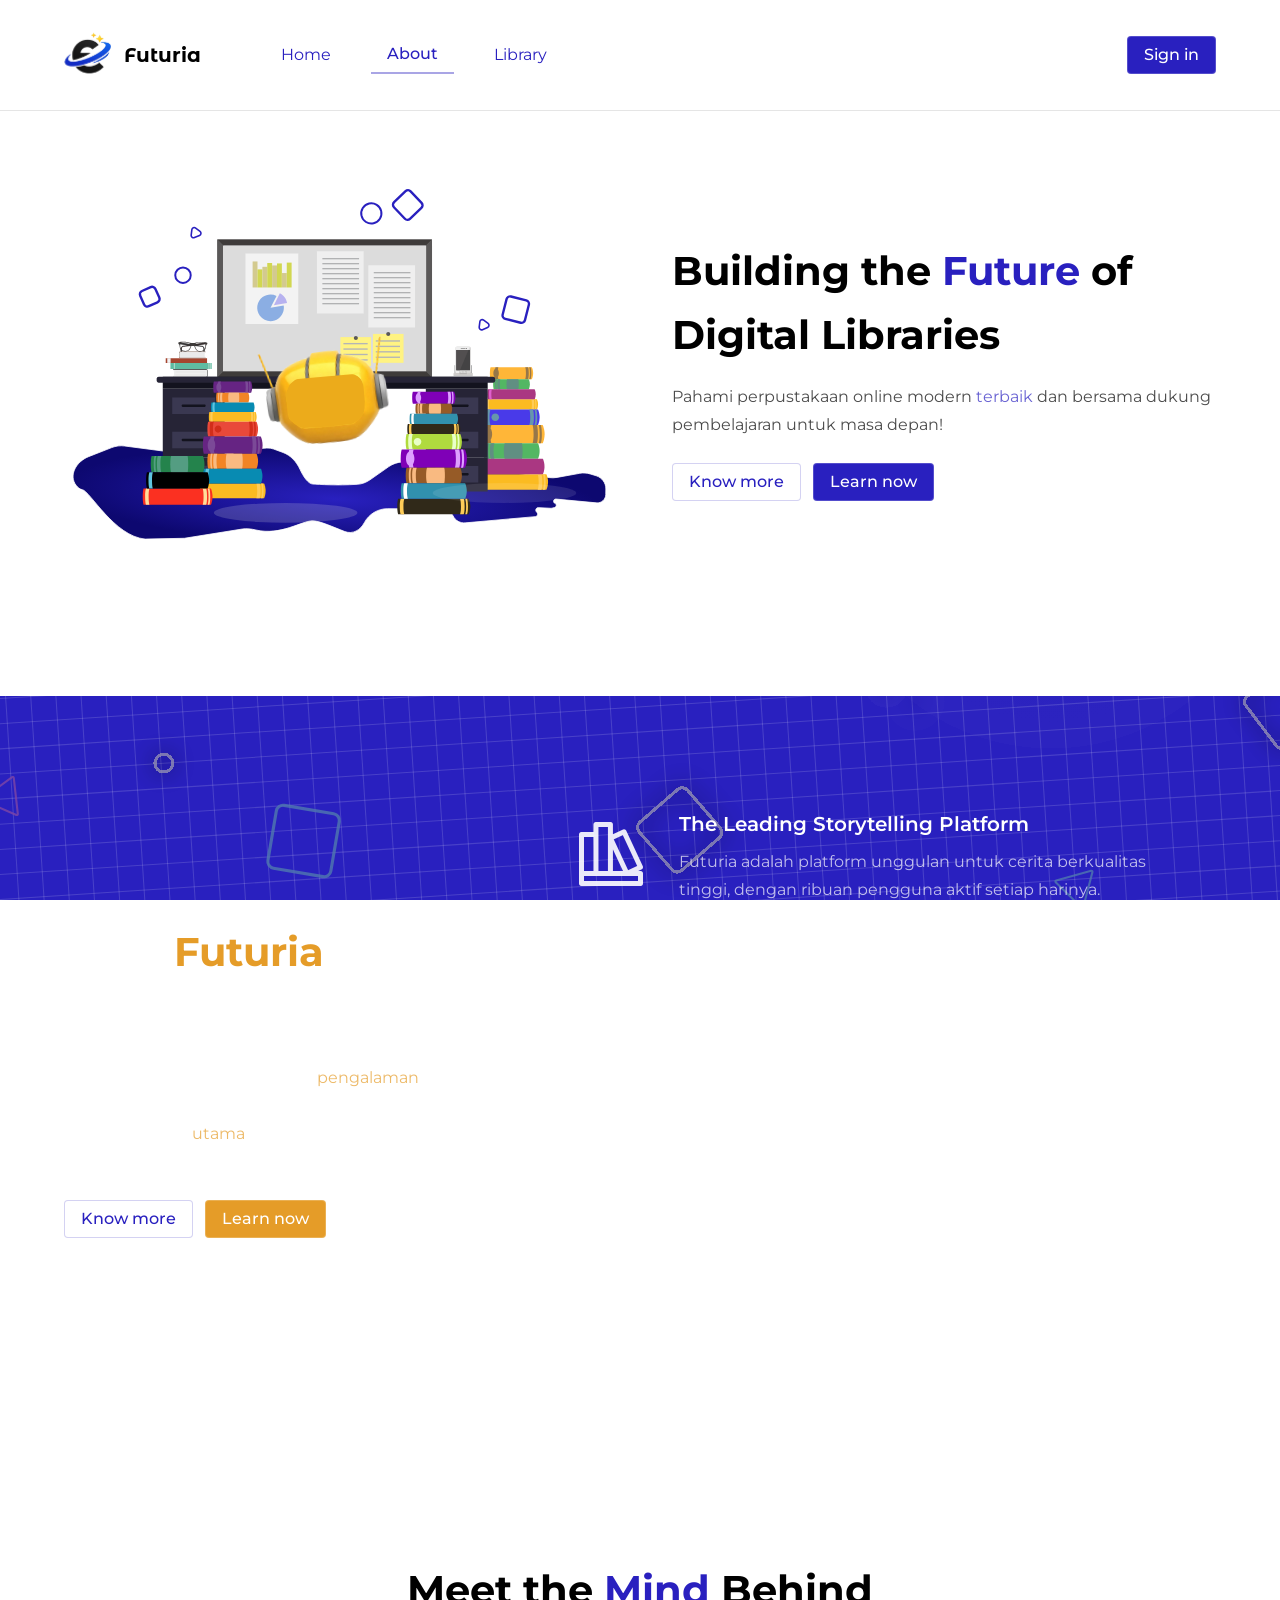
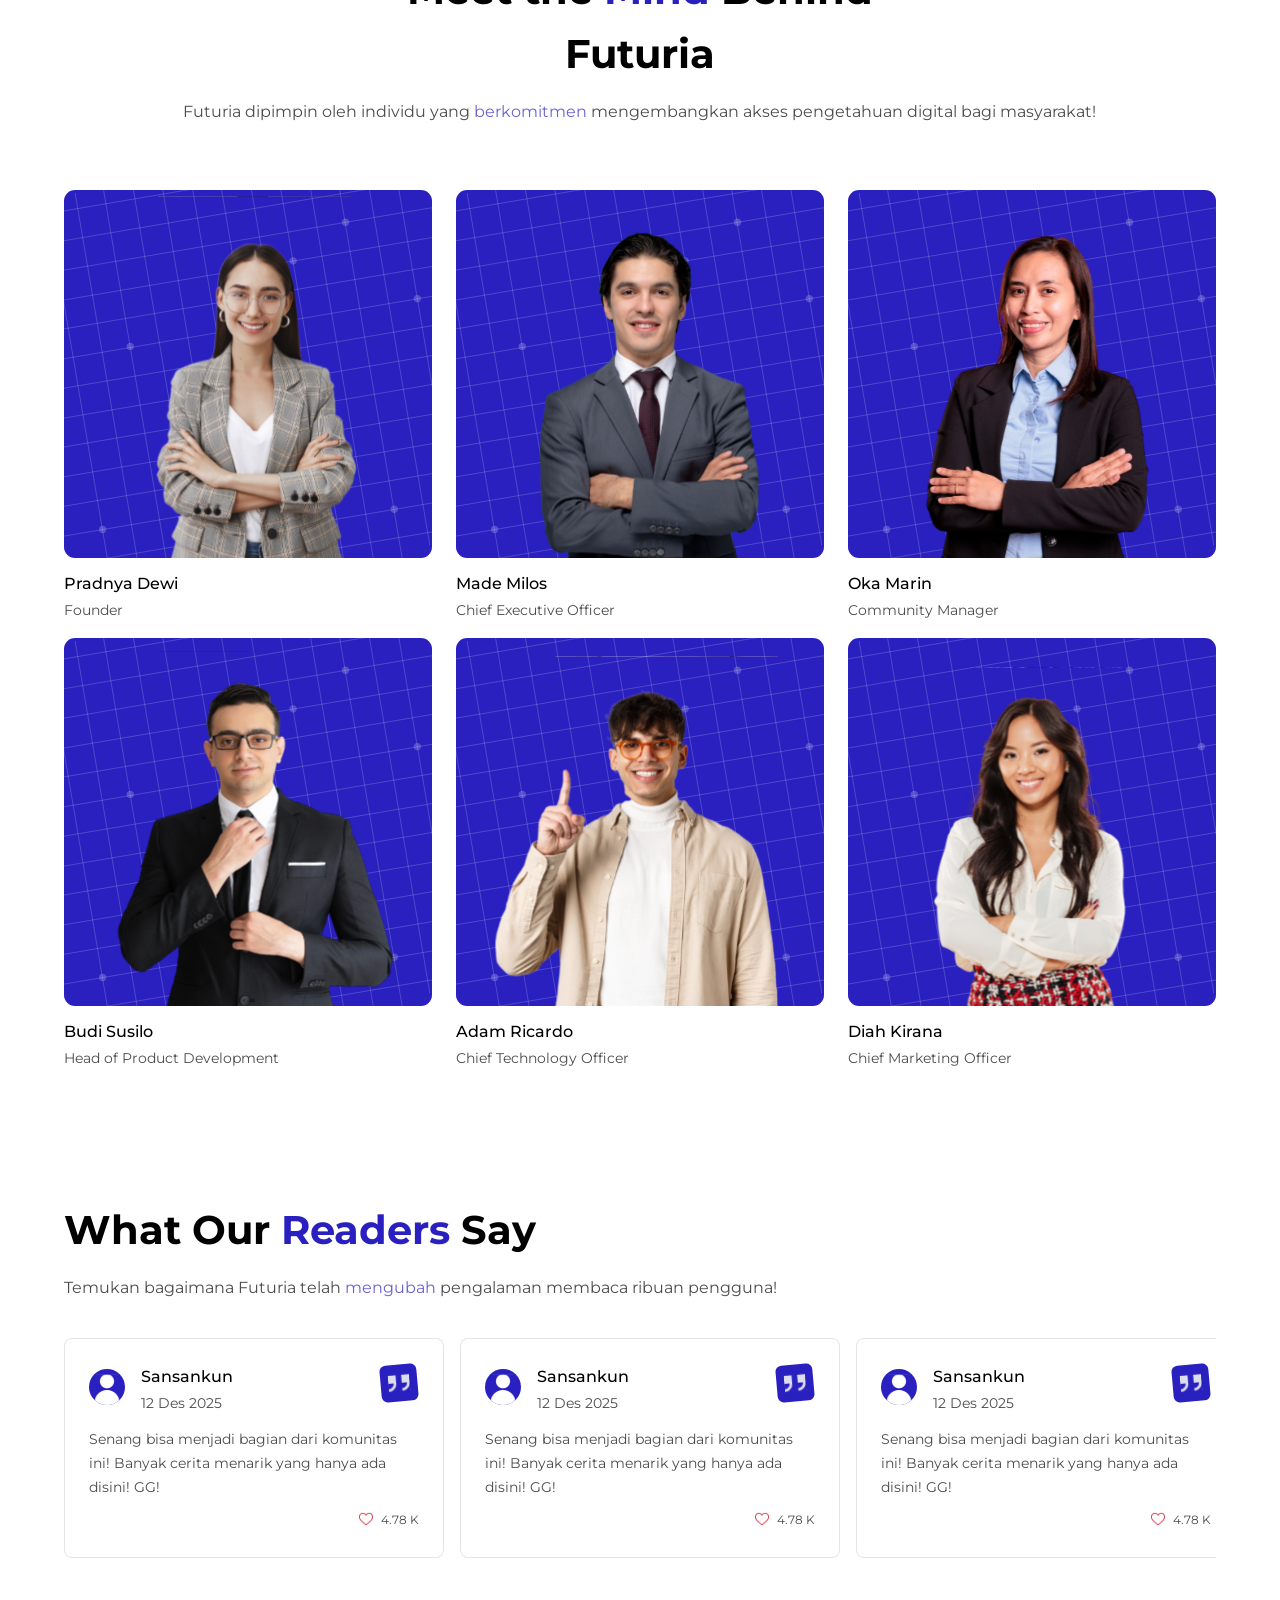
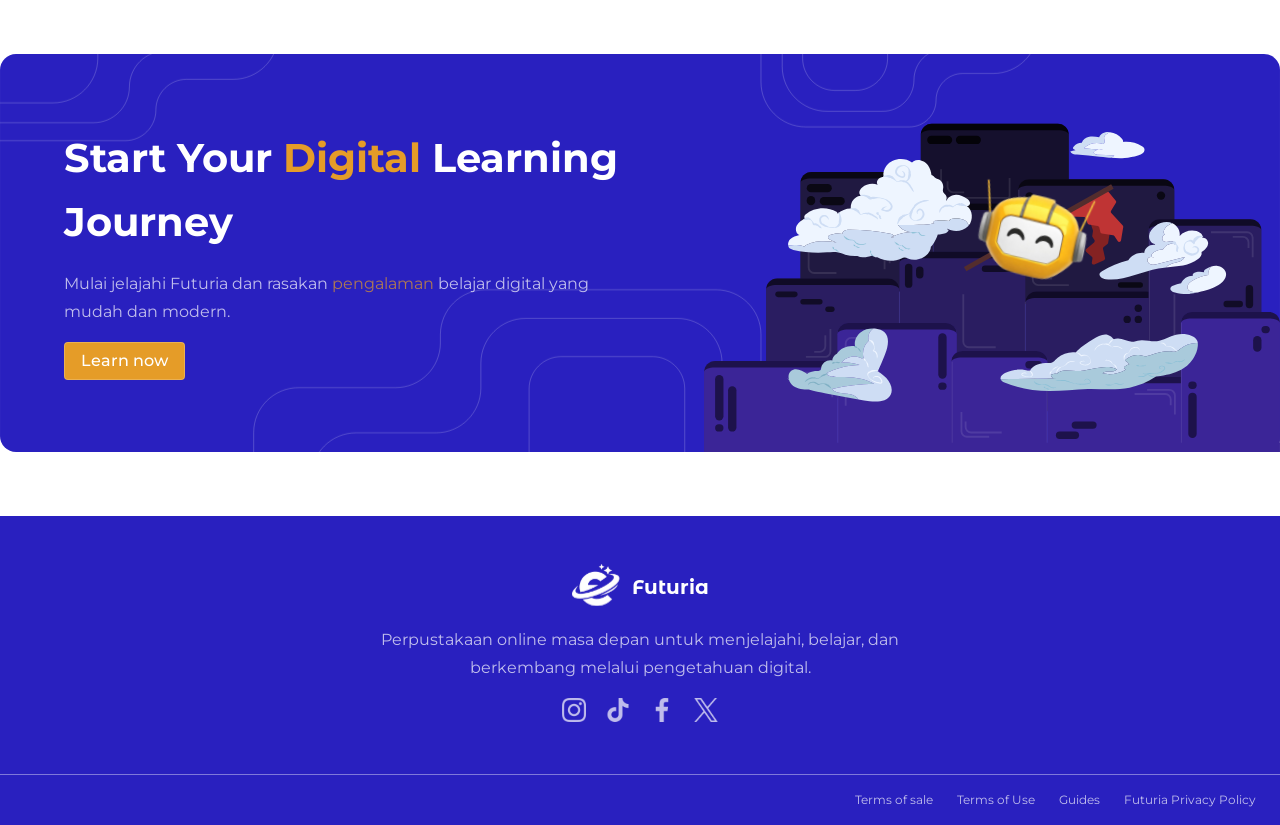
==== about.html @ ba2cb401 "init" ====
<!doctype html>
<html lang="en">
  <head>
    <meta charset="UTF-8" />
    <meta name="viewport" content="width=device-width, initial-scale=1.0" />
    <title>Document</title>
    <link rel="stylesheet" href="main.css" />
  </head>
  <body>
    <nav>
      <div class="mainnav">
        <div class="leftnav">
          <div class="brand">
            <div class="logo">
              <img src="img/brand.svg" alt="" />
            </div>
            <p class="alt m">Futuria</p>
          </div>
          <ul class="navlink">
            <a href="/">
              <li><p class="b op">Home</p></li>
            </a>
            <a href="about.html">
              <li class="active"><p class="b op sm">About</p></li>
            </a>
            <a href="library.html">
              <li href="library.html"><p class="b op">Library</p></li>
            </a>
          </ul>
        </div>
        <button class="singlebut">
          <p class="w sm op">Sign in</p>
        </button>
      </div>
    </nav>
    <div class="container">
      <section class="hero start">
        <div class="left">
          <div class="heroimg">
            <img src="img/hero2.svg" alt="" />
          </div>
        </div>
        <div class="right">
          <h1>
            Building the <span class="b">Future</span> of Digital Libraries
          </h1>
          <p>
            Pahami perpustakaan online modern <span class="b">terbaik</span> dan
            bersama dukung pembelajaran untuk masa depan!
          </p>
          <div class="duobut">
            <button class="min">
              <p class="b op sm">Know more</p>
            </button>
            <button class="dom">
              <p class="w op sm">Learn now</p>
            </button>
          </div>
        </div>
      </section>
      <div class="bgfix">
        <section class="whf">
          <div class="left">
            <h1 class="w">
              Why <span class="y">Futuria</span> Is Right for You
            </h1>
            <p class="w">
              Kami hadir untuk memberikan <span class="y">pengalaman</span> membaca terbaik! Temukan alasan mengapa Futuria menjadi pilihan <span class="y">utama</span> bagi para pembaca di seluruh dunia!
            </p>
            <div class="duobut">
              <button class="min">
                <p class="b op sm">Know more</p>
              </button>
              <button class="dom">
                <p class="w op sm">Learn now</p>
              </button>
            </div>
          </div>
          <div class="right">
            <div class="why">
                <div class="whyimg">
                    <img src="img/who1.svg" alt="">
                </div>
                <div class="whytex">
                    <p class="m w">The Leading Storytelling Platform</p>
                    <p class="w">Futuria adalah platform unggulan untuk cerita berkualitas tinggi, dengan ribuan pengguna aktif setiap harinya.</p>
                </div>
            </div>
            <div class="why">
                <div class="whyimg">
                    <img src="img/who2.svg" alt="">
                </div>
                <div class="whytex">
                    <p class="m w">Curated Stories, Unforgettable Reads</p>
                    <p class="w">Setiap cerita di Futuria dipilih dengan cermat untuk memastikan pengalaman membaca yang memikat dan tak terlupakan.</p>
                </div>
            </div>
            <div class="why">
                <div class="whyimg">
                    <img src="img/who3.svg" alt="">
                </div>
                <div class="whytex">
                    <p class="m w">Empowering Writers, Inspiring Readers</p>
                    <p class="w">Komunitas kami percaya Futuria untuk mendukung kreativitas dan menghubungkan cerita mereka dengan jutaan pembaca.</p>
                </div>
            </div>
          </div>
        </section>
      </div>
      <section class="team">
        <div class="textmid">
            <h1>
              Meet the <span class="b">Mind</span> Behind Futuria
            </h1>
            <p>
              Futuria dipimpin oleh individu yang <span class="b">berkomitmen</span> mengembangkan akses pengetahuan digital bagi masyarakat!
            </p>
          </div>
          <div class="persons">
            <div class="person">
                <div class="personimg">
                    <img src="img/org1.svg" alt="">
                </div>
                <div class="persontex">
                    <p class="sm op">Pradnya Dewi</p>
                    <p class="s">Founder</p>
                </div>
            </div>
            <div class="person">
                <div class="personimg">
                    <img src="img/org2.svg" alt="">
                </div>
                <div class="persontex">
                    <p class="sm op">Made Milos</p>
                    <p class="s">Chief Executive Officer</p>
                </div>
            </div>
            <div class="person">
                <div class="personimg">
                    <img src="img/org3.svg" alt="">
                </div>
                <div class="persontex">
                    <p class="sm op">Oka Marin</p>
                    <p class="s">Community Manager</p>
                </div>
            </div>
            <div class="person">
                <div class="personimg">
                    <img src="img/org4.svg" alt="">
                </div>
                <div class="persontex">
                    <p class="sm op">Budi Susilo</p>
                    <p class="s">Head of Product Development</p>
                </div>
            </div>
            <div class="person">
                <div class="personimg">
                    <img src="img/org5.svg" alt="">
                </div>
                <div class="persontex">
                    <p class="sm op">Adam Ricardo</p>
                    <p class="s">Chief Technology Officer</p>
                </div>
            </div>
            <div class="person">
                <div class="personimg">
                    <img src="img/org6.svg" alt="">
                </div>
                <div class="persontex">
                    <p class="sm op">Diah Kirana</p>
                    <p class="s">Chief Marketing Officer</p>
                </div>
            </div>
          </div>
      </section>
      <section class="comment">
        <h1>
            What Our <span class="b">Readers</span> Say
        </h1>
        <p>Temukan bagaimana Futuria telah <span class="b">mengubah</span> pengalaman membaca ribuan pengguna!</p>
        <div class="allcomen">
            <div class="comen">
                <div class="topcomen">
                    <div class="petik">
                        <img src="img/petik.svg" alt="">
                    </div>
                    <div class="imgcomen">
                        <img src="img/comment.svg" alt="">
                    </div>
                    <div class="texcomen">
                        <p class="op sm">Sansankun</p>
                        <p class="s">12 Des 2025</p>
                    </div>
                </div>
                <div class="bodycomen">
                    <p class="s">
                        Senang bisa menjadi bagian dari komunitas ini! Banyak cerita menarik yang hanya ada disini! GG!
                    </p>
                </div>
                <div class="likecomen">
                    <div class="imglike">
                        <img src="img/like.svg" alt="">
                    </div>
                    <p class="vs">4.78 K</p>
                </div>
            </div>
            <div class="comen">
                <div class="topcomen">
                    <div class="petik">
                        <img src="img/petik.svg" alt="">
                    </div>
                    <div class="imgcomen">
                        <img src="img/comment.svg" alt="">
                    </div>
                    <div class="texcomen">
                        <p class="op sm">Sansankun</p>
                        <p class="s">12 Des 2025</p>
                    </div>
                </div>
                <div class="bodycomen">
                    <p class="s">
                        Senang bisa menjadi bagian dari komunitas ini! Banyak cerita menarik yang hanya ada disini! GG!
                    </p>
                </div>
                <div class="likecomen">
                    <div class="imglike">
                        <img src="img/like.svg" alt="">
                    </div>
                    <p class="vs">4.78 K</p>
                </div>
            </div>
            <div class="comen">
                <div class="topcomen">
                    <div class="petik">
                        <img src="img/petik.svg" alt="">
                    </div>
                    <div class="imgcomen">
                        <img src="img/comment.svg" alt="">
                    </div>
                    <div class="texcomen">
                        <p class="op sm">Sansankun</p>
                        <p class="s">12 Des 2025</p>
                    </div>
                </div>
                <div class="bodycomen">
                    <p class="s">
                        Senang bisa menjadi bagian dari komunitas ini! Banyak cerita menarik yang hanya ada disini! GG!
                    </p>
                </div>
                <div class="likecomen">
                    <div class="imglike">
                        <img src="img/like.svg" alt="">
                    </div>
                    <p class="vs">4.78 K</p>
                </div>
            </div>
            <div class="comen">
                <div class="topcomen">
                    <div class="petik">
                        <img src="img/petik.svg" alt="">
                    </div>
                    <div class="imgcomen">
                        <img src="img/comment.svg" alt="">
                    </div>
                    <div class="texcomen">
                        <p class="op sm">Sansankun</p>
                        <p class="s">12 Des 2025</p>
                    </div>
                </div>
                <div class="bodycomen">
                    <p class="s">
                        Senang bisa menjadi bagian dari komunitas ini! Banyak cerita menarik yang hanya ada disini! GG!
                    </p>
                </div>
                <div class="likecomen">
                    <div class="imglike">
                        <img src="img/like.svg" alt="">
                    </div>
                    <p class="vs">4.78 K</p>
                </div>
            </div>
        </div>
      </section>
            <section class="lasthero">
        <div class="left">
          <div class="heroimg">
            <img src="img/lasthero.svg" alt="" />
          </div>
        </div>
        <div class="right">
          <h1 class="w">
            Start Your <span class="y">Digital</span> Learning Journey
          </h1>
          <p class="w">
            Mulai jelajahi Futuria dan rasakan
            <span class="y">pengalaman</span> belajar digital yang mudah dan
            modern.
          </p>
          <button class="singlebut">
            <p class="w sm op">Learn now</p>
          </button>
        </div>
      </section>
    </div>
        <footer>
      <div class="topfoot">
        <div class="brand">
          <div class="logo">
            <img src="img/wbrand.svg" alt="" />
          </div>
          <p class="alt m w">Futuria</p>
        </div>
        <p class="w tex">
          Perpustakaan online masa depan untuk menjelajahi, belajar, dan
          berkembang melalui pengetahuan digital.
        </p>
        <div class="sosmed">
          <img src="img/medsos.svg" alt="" />
        </div>
      </div>
      <div class="botfoot">
        <p class="w vs">Terms of sale</p>
        <p class="w vs">Terms of Use</p>
        <p class="w vs">Guides</p>
        <p class="w vs">Futuria Privacy Policy</p>
      </div>
    </footer>
  </body>
</html>
---- main.css ----
* {
  margin: 0;
  padding: 0;
  text-decoration: none;
  box-sizing: border-box;
  font-family: mon;
  color: black;
}
@font-face {
  font-family: mon;
  src: url(font/Montserrat-VariableFont_wght.ttf);
}
@font-face {
  font-family: alt;
  src: url(font/MontserratAlternates-Bold.ttf);
}
.alt {
  font-family: alt;
  font-weight: 600;
  opacity: 1;
}
.w {
  color: white;
}
.y {
  color: rgba(229, 156, 40, 1);
}
.b {
  color: rgba(41, 32, 191, 1);
}
.op {
  opacity: 1;
}
.sm {
  font-weight: 500;
}
h1 {
  font-size: 40px;
  line-height: 64px;
  font-weight: 700;
}
p {
  font-size: 16px;
  line-height: 28px;
  opacity: 0.7;
}
p.s {
  font-size: 14px;
  line-height: 24px;
}
p.m {
  font-size: 20px;
  line-height: 32px;
  font-weight: 600;
  opacity: 1;
}
p.l {
  font-size: 32px;
  line-height: 52px;
  font-weight: 500;
  opacity: 1;
}
p.vs {
  font-size: 12px;
  line-height: 18px;
}
/* bebas */
nav {
  width: 100%;
  background-color: white;
  display: flex;
  flex-direction: column;
  align-items: center;
  justify-content: center;
  position: fixed;
  z-index: 100;
}
.mobnav {
  display: none;
}
.ham {
  display: none;
  flex-direction: column;
  align-items: center;
  justify-content: flex-start;
  gap: 4px;
  width: 28px;
}
.ham span {
  width: 100%;
  height: 4px;
  background-color: rgba(41, 32, 191, 1);
  border-radius: 4px;
}
.mainnav {
  display: flex;
  flex-direction: row;
  align-items: center;
  justify-content: space-between;
  width: 100%;
  max-width: 1440px;
  padding: 32px 64px;
  border-bottom: 1px solid rgba(0, 0, 0, 0.1);
}
.brand {
  display: flex;
  flex-direction: row;
  align-items: center;
  justify-content: flex-start;
  gap: 12px;
}
img {
  width: 100%;
}
.logo {
  width: 48px;
}
.leftnav {
  display: flex;
  flex-direction: row;
  align-items: center;
  justify-content: flex-start;
  gap: 64px;
}
.navlink {
  display: flex;
  flex-direction: row;
  align-items: center;
  justify-content: space-between;
  gap: 24px;
}
ul {
  list-style: none;
}
.navlink li {
  padding: 4px 16px;
}
.navlink li.active {
  border-bottom: 2px solid rgba(41, 32, 191, 0.4);
}
.container {
  display: flex;
  flex-direction: column;
  align-items: center;
  justify-content: center;
  width: 100%;
  gap: 64px;
}
.start {
  margin-top: 108px;
}
section {
  width: 100%;
  max-width: 1440px;
  display: flex;
  padding: 32px 64px;
  gap: 64px;
}
.bgfix {
  width: 100%;
  max-width: none;
  display: flex;
  align-items: center;
  justify-content: center;
  background-image: url(img/bg1.svg);
  background-attachment: fixed;
  background-position: center;
  background-repeat: no-repeat;
  background-size: cover;
}
.hero {
  align-items: center;
  flex-direction: row;
  justify-content: space-between;
  padding: 64px;
}
.left {
  display: flex;
  flex: 1;
}
.right {
  display: flex;
  flex: 1;
  align-items: flex-start;
  gap: 16px;
  flex-direction: column;
}
.duobut {
  display: flex;
  margin-top: 8px;
  flex-direction: row;
  align-items: center;
  justify-content: flex-start;
  gap: 12px;
}
.duobut button {
  display: flex;
  flex-direction: row;
  align-items: center;
  justify-content: center;
  padding: 4px 16px;
  border: rgba(255, 255, 255, 0.2) 1px solid;
  border-radius: 4px;
  background-color: rgba(41, 32, 191, 1);
}
.duobut button.min {
  background-color: white;
  border: rgba(41, 32, 191, 0.2) 1px solid;
}
.bgfix .duobut button.dom {
  background-color: rgba(229, 156, 40, 1);
}
.banner {
  display: flex;
  flex-direction: row;
  align-items: center;
  justify-content: space-between;
}
.bgban {
  margin-top: -64px;
  width: 100%;
  max-width: none;
  display: flex;
  align-items: center;
  justify-content: center;
  background-image: url(img/ban.svg);
  background-position: center;
  background-repeat: no-repeat;
  background-size: cover;
}

.banner .right {
  flex-direction: row;
  align-items: stretch;
  justify-content: flex-end;
}
.banner .right .side {
  display: flex;
  flex-direction: column;
  align-items: center;
  justify-content: flex-start;
  padding: 12px 48px;
  text-align: center;
  gap: 12px;
  border-left: 1px solid white;
}
.banner .right .side:last-child {
  border-right: 1px solid white;
}
.ben .left {
  flex-direction: column;
  align-items: flex-start;
  justify-content: flex-start;
  gap: 32px;
}
.ben .left ul {
  width: 100%;
  display: flex;
  flex-direction: column;
  align-items: flex-start;
  justify-content: flex-start;
  gap: 24px;
}
.ben .left ul li {
  display: flex;
  flex-direction: row;
  align-items: center;
  justify-content: space-between;
  width: 90%;
}
.ben .right {
  display: flex;
  flex-direction: row;
  align-items: center;
  justify-content: flex-end;
}
.ben .right .benimg {
  width: 90%;
}
.lib {
  flex-direction: column;
  align-items: center;
  justify-content: flex-start;
}
.textside {
  display: flex;
  flex-direction: row;
  align-items: center;
  justify-content: space-between;
  width: 100%;
  gap: 72px;
}
.textside h1 {
  width: 45%;
}
.textside p {
  width: 40%;
  text-align: end;
}
.scroller {
  display: flex;
  flex-direction: row;
  align-items: center;
  justify-content: flex-start;
  width: 100%;
  gap: 16px;
  overflow-x: scroll;
}
.scroller::-webkit-scrollbar {
  display: none;
}
.card {
  display: flex;
  flex-direction: column;
  align-items: center;
  justify-content: flex-start;
  width: 100%;
  min-width: 360px;
  border: 1px solid rgba(0, 0, 0, 0.1);
  gap: 16px;
  border-radius: 12px;
  overflow: hidden;
  height: 460px;
  box-shadow: inset 0px 0px 4px 1px rgba(0,0,0,0.05);
}
.card .textscard {
  display: flex;
  flex-direction: column;
  align-items: flex-start;
  justify-content: flex-start;
  width: 100%;
  padding: 0px 20px;
  gap: 8px;
}
.textcard {
  display: flex;
  flex-direction: column;
  align-items: flex-start;
  justify-content: flex-start;
  width: 100%;
  gap: 4px;
}
.genrecards {
  display: flex;
  flex-direction: row;
  align-items: center;
  justify-content: flex-start;
  gap: 8px;
}
.genrecard {
  display: flex;
  flex-direction: row;
  align-items: center;
  justify-content: center;
  padding: 1px 4px;
  border-radius: 4px;
  border: 1px solid rgba(41, 32, 191, 0.2);
}
.infocards,
.infocard {
  display: flex;
  flex-direction: row;
  align-items: center;
  justify-content: flex-start;
  gap: 12px;
}
.infocards .infocard {
  gap: 8px;
}
.infocardimg {
  width: 12px;
}
.buttoncard {
  display: flex;
  flex-direction: row;
  align-items: center;
  justify-content: center;
  width: 100%;
  border-radius: 8px;
  border: 1px solid white;
  background-color: rgba(41, 32, 191, 1);
  padding: 2px 0px;
  margin-top: 4px;
}
.faq {
  flex-direction: column;
  padding: 96px 64px;
}
.textmid {
  display: flex;
  flex-direction: column;
  align-items: center;
  justify-content: flex-start;
  gap: 12px;
  text-align: center;
  width: 100%;
}
.textmid h1 {
  max-width: 612px;
}
.textmid p {
  width: 90%;
}
.faqsbox {
  display: flex;
  flex-direction: row;
  align-items: flex-start;
  justify-content: center;
  width: 100%;
  flex-wrap: wrap;
  gap: 24px;
}
.faqbox {
  display: flex;
  flex-direction: column;
  align-items: flex-start;
  justify-content: flex-start;
  width: calc(50% - 32px);
  background-color: white;
  padding: 24px;
  border: 1px solid rgba (0, 0, 0, 0.2);
  border-radius: 8px;
  gap: 24px;
}
.faqbox .quest {
  display: flex;
  flex-direction: row;
  align-items: center;
  justify-content: flex-start;
  width: 100%;
  gap: 32px;
}
.anser {
  display: none;
}
.active .anser {
  display: flex;
}
.quest p {
  width: 100%;
}
.iconfaq {
  display: flex;
  flex-direction: row;
  align-items: center;
  justify-content: center;
  padding: 8px;
  background-color: rgba(41, 32, 191, 1);
  border-radius: 8px;
}
.active .iconfaq img{
  transform: rotate(90deg);
}
.iconfaq img {
  transition: all 0.5s ease-in-out;
  transform: rotate(0deg);
  width: 12px;
}
.lasthero {
  background-image: url(img/endbg.svg);
  max-width: 1312px;
  background-position: center;
  background-repeat: no-repeat;
  background-size: cover;
  border-radius: 16px;
  padding: 72px 0px 0px 64px;
  flex-direction: row;
  align-items: stretch;
  justify-content: space-between;
}
.lasthero .left {
  order: 2;
  position: relative;
  z-index: 20;
  min-height: 128px;
}
.lasthero .right {
  padding-bottom: 72px;
  order: 1;
}
.lasthero .heroimg {
  position: absolute;
  display: flex;
  min-width: 420px;
  z-index: 20;
  bottom: 0;
  right: 0;
  width: 100%;
}
.singlebut {
  display: flex;
  flex-direction: row;
  align-items: center;
  justify-content: center;
  padding: 4px 16px;
  border: rgba(255, 255, 255, 0.2) 1px solid;
  border-radius: 4px;
  background-color: rgba(41, 32, 191, 1);
}
.lasthero .singlebut {
  background-color: rgba(229, 156, 40, 1);
}
/* footer */
footer {
  display: flex;
  flex-direction: column;
  align-items: center;
  justify-content: flex-start;
  width: 100%;
  background-color: rgba(41, 32, 191, 1);
  margin-top: 64px;
}
.topfoot {
  display: flex;
  flex-direction: column;
  align-items: center;
  justify-content: center;
  width: 100%;
  max-width: 1440px;
  gap: 16px;
  padding: 48px 64px;
}
.topfoot p.tex {
  width: 100%;
  max-width: 612px;
  text-align: center;
}
.botfoot {
  display: flex;
  flex-direction: row;
  align-items: center;
  justify-content: flex-end;
  width: 100%;
  max-width: 1312px;
  gap: 24px;
  padding: 16px 24px;
  border-top: rgba(255, 255, 255, 0.4) 1px solid;
}
.whf {
  flex-direction: row;
  align-items: center;
  justify-content: flex-start;
  padding: 64px;
}
.whf .left {
  flex-direction: column;
  gap: 16px;
  flex: 2;
}
.whf .right {
  flex-direction: column;
  align-items: flex-start;
  justify-content: flex-start;
  flex: 3;
}
.why {
  display: flex;
  flex-direction: row;
  align-items: center;
  justify-content: flex-start;
  gap: 36px;
  padding: 48px 16px;
  border-bottom: 1px solid rgba(255, 255, 255 , 0.7);
}
.why:last-child {
  border: none;
}
.whytex {
  display: flex;
  flex-direction: column;
  align-items: flex-start;
  justify-content: flex-start;
  gap: 8px;
}
.whyimg {
  width: 64px;
  min-width: 64px;
}
.team {
  flex-direction: column;
  align-items: flex-start;
  justify-content: flex-start;
}
.persons {
  display: flex;
  flex-direction: row;
  align-items: center;
  justify-content: space-between;
  width: 100%;
  gap: 16px;
  flex-wrap: wrap;
}
.person {
  display: flex;
  flex-direction: column;
  align-items: flex-start;
  justify-content: flex-start;
  width: calc(calc(100% / 3) - 16px);
  gap: 8px;
}
.comment {
  flex-direction: column;
  align-items: flex-start;
  justify-content: flex-start;
  gap: 12px;
}
.allcomen {
  display: flex;
  flex-direction: row;
  align-items: center;
  justify-content: flex-start;
  width: 100%;
  gap: 16px;
  overflow-x: scroll;
  margin-top: 24px;
}
.allcomen::-webkit-scrollbar {
  display: none;
}
.comen {
  display: flex;
  flex-direction: column;
  align-items: flex-start;
  justify-content: flex-start;
  width: 100%;
  min-width: 380px;
  padding: 24px;
  background-color: white;
  border-radius: 8px;
  border: 1px solid rgba(0, 0, 0, 0.1);
  gap: 12px;
  height: 220px;
}
.topcomen {
  display: flex;
  flex-direction: row;
  align-items: center;
  justify-content: flex-start;
  width: 100%;
  gap: 16px;
  position: relative;
  z-index: 20;
}
.imgcomen {
  width: 36px;
}
.petik {
  width: 40px;
  position: absolute;
  right: 0;
  top: 0;
}
.texcomen {
  display: flex;
  flex-direction: column;
  align-items: flex-start;
  justify-content: flex-start;
}
.likecomen {
  display: flex;
  flex-direction: row;
  align-items: center;
  justify-content: flex-start;
  gap: 8px;
  align-self: end;
}
.imglike {
  width: 14px;
}
.pop {
  flex-direction: column;
  align-items: flex-start;
  justify-content: flex-start;
  padding: 64px;
}
.genrespop {
  display: flex;
  flex-direction: row;
  align-items: stretch;
  justify-content: flex-start;
  width: 100%;
  gap: 24px;
  flex-wrap: wrap;
}
.genpop {
  display: flex;
  flex-direction: column;
  align-items: flex-start;
  justify-content: flex-start;
  width: calc(calc(100%/3) - 16px);
  background-color: white;
  border: 1px solid rgba(255, 255, 255, 0.2);
  padding: 24px 24px;
  border-radius: 12px;
  gap: 12px;
}
.titgenpop {
  display: flex;
  flex-direction: row;
  align-items: center;
  justify-content: flex-start;
  width: 100%;
  gap: 16px;
}
.genpop .iconfaq {
  align-self: end;
}
.disc {
  flex-direction: row;
  margin-top: 48px;
  align-items: stretch;
  justify-content: flex-start;
  max-width: 1312px;
  border: 1px solid rgba(0,0,0,0.1);
  border-radius: 12px;
  padding: 32px 0px 32px 64px;
  box-shadow: 0px 0px 12px 4px rgba(0,0,0,0.2);
}
.disc .left {
  display: flex;
  flex-direction: column;
  align-items: flex-start;
  justify-content: flex-start;
  gap: 24px;
}
.topdisc {
  display: flex;
  flex-direction: column;
  align-items: flex-start;
  justify-content: flex-start;
  width: 100%;
  gap: 16px;
}
.branddisc {
  display: flex;
  flex-direction: row;
  align-items: center;
  justify-content: flex-start;
  gap: 10px;
}
.logodisc {
  width: 32px;
}
.textdisc {
  display: flex;
  flex-direction: column;
  align-items: flex-start;
  justify-content: flex-start;
  width: 100%;
  gap: 8px;
}
.disc .left .singlebut {
  align-self: end;
}
.disc .right {
  position: relative;
  z-index: 20;
}
.disc .right .imgdisc {
  position: absolute;
  width: 90%;
  bottom: 0;
  right: 0;
  z-index: 25;
  min-width: 440px;
}
.disc .l {
  max-width: 412px;
}
@media screen and (max-width: 1024px) {
  section {
  display: flex;
  padding: 32px 64px;
  gap: 32px;
}
.hero .left{
  order: 2;
}
.hero .right {
  order: 1;
}
.hero {
  flex-direction: column;
}
.banner {
  flex-direction: column;
}
.left ul.listben li {
  width: 100%;
}
.ben {
  flex-direction: column;
}
.ben .right {
  display: none;
}
.lasthero {
  flex-direction: column;
  padding: 0;
}
.lasthero .left .heroimg {
  max-width: 465px;
}
.lasthero .right {
  padding: 64px;
}
h1 {
  font-size: 32px;
  line-height: 48px;
}
p {
  font-size: 14px;
  line-height: 24px;
}
p.s {
  font-size: 12px;
  line-height: 18px;
}
p.m {
  font-size: 18px;
  line-height: 20px;
}
p.l {
  font-size: 24px;
  line-height: 36px;
}
p.vs {
  font-size: 10px;
  line-height: 16px;
}
.card {
  height: 440px;
}
.whf {
  flex-direction: column;
}
.comen {
  height: 180px;
}
.disc {
  padding: 0;
}
.disc .right {
  display: none;
}
.disc .left {
  padding: 64px;
}
}
@media screen and (max-width:768px) {
  .disc .left {
  padding: 32px;
}
  .textside {
    gap: 12px;
    flex-direction: column;
    text-align: center;
  }
  .textside h1 {
    width: 80%;
  }
  .textside p {
    text-align: center;
    width: 80%;
  }
  h1 {
    font-size: 28px;
    line-height: 40px;
  }
  .person {
    width: calc(50% - 12px);
  }
  .faqsbox {
    gap: 12px;
  }
  .faqsbox .faqbox {
    width: 100%;
  }
  .mainnav .navlink {
    display: none;
  }
  .mainnav .singlebut {
    display: none;
  }
  .ham {
    display: flex;
  }
  .mainnav {
    padding: 32px;
  }
  .brand .logo {
    width: 32px;
  }
  .why .whyimg {
    width: 48px;
    min-width: 48px;
  }
  .start {
    margin-top: 84px;
  }
  section {
    padding: 32px;
  }
  .hero , .whf , .pop, .faq{
    padding: 32px;
  }
  .genpop {
    width: calc(50% - 12px);
  }
  .lasthero .right {
    padding: 32px;
  }
  .lasthero .left {
    min-height: 184px;
  }
 .logoside {
  width: 32px;
 } 
 .iconben {
  width: 18px;
 }
  .mobnav {
    display: flex;
    flex-direction: column;
    align-items: flex-start;
    justify-content: flex-start;
    width: 80%;
    position: fixed;
    z-index: 1000;
    height: 100%;
    background-color: white;
    right: 0;
    border-radius: 16px 0px 0px 16px;
    border: 1px solid rgba(0,0,0,0.2);
    padding: 32px;
    gap: 24px;
    transition: all 0.2s ease;
  }
  .butmobnav {
    display: flex;
    flex-direction: row;
    align-items: center;
    justify-content: center;
    width: 26px;
    position: relative;
    z-index: 20;
  }
  .butmobnav span {
    width: 100%;
    height: 4px;
    border-radius: 2px;
    background-color: rgba(41, 32, 191, 1);
    position: absolute;
    z-index: 10;
    transform: rotate(45deg);
  }
  .butmobnav span:last-child {
    transform: rotate(-45deg);
  }
  .mobnav .navlink {
    flex-direction: column;
    width: 100%;
  }
  .navlink a {
    width: 100%;
  }
  .navlink a li {
    padding: 24px;
  }
}

@media screen and (max-width: 576px) {
  .genrespop {
    gap: 12px;
  }
  .genpop {
    width: 100%;
  }
}
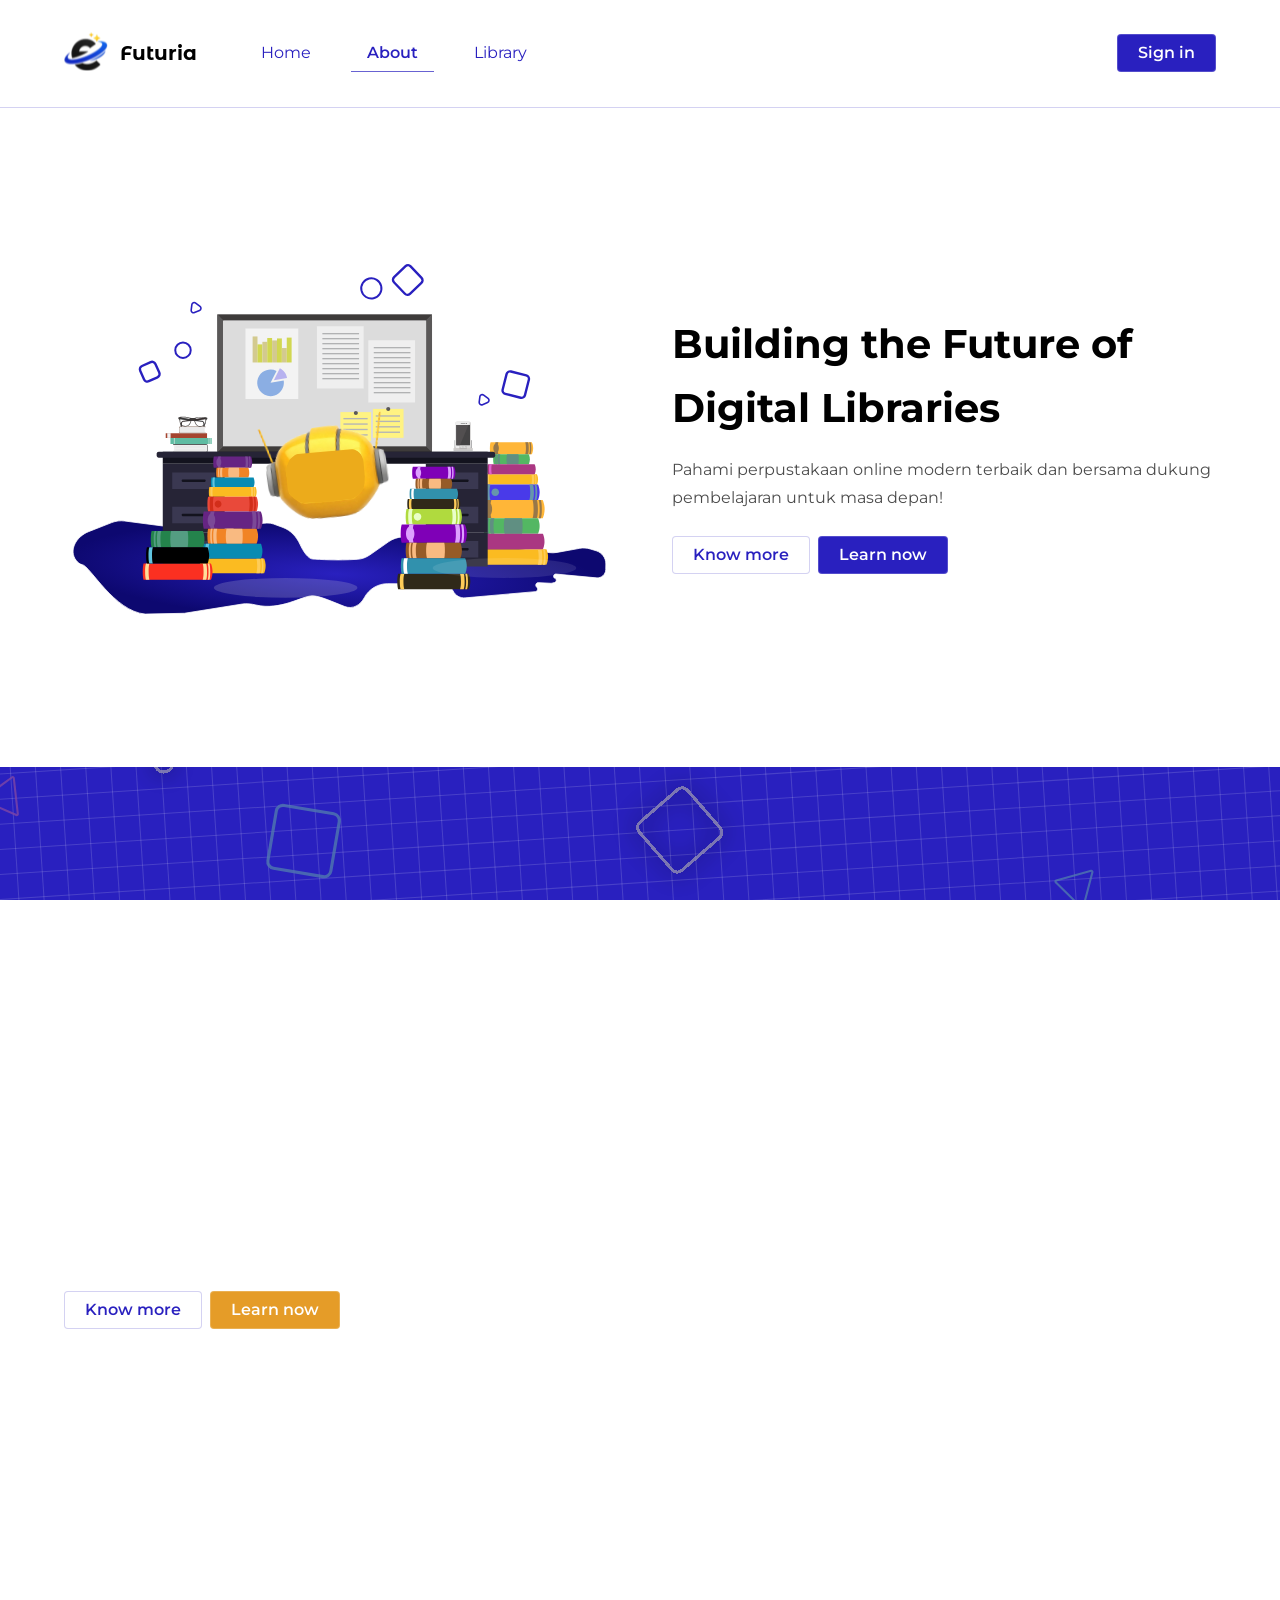
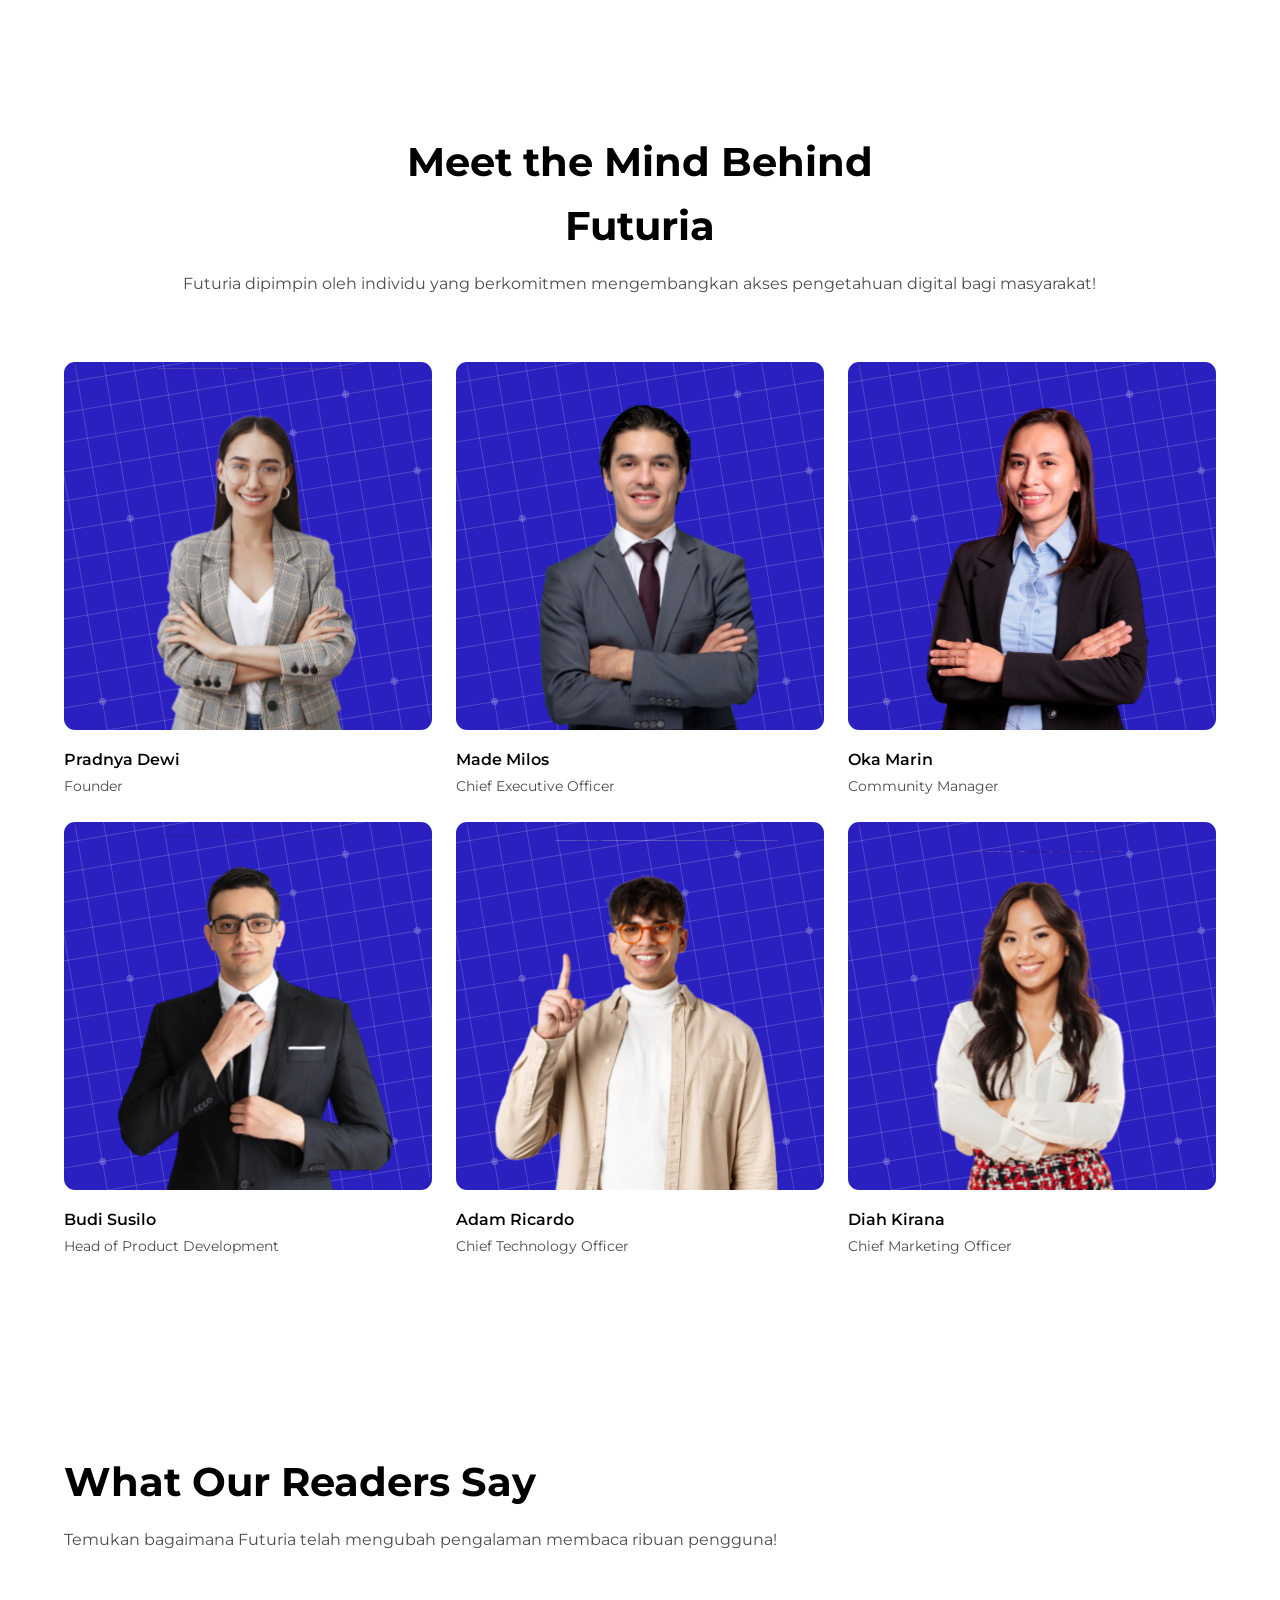
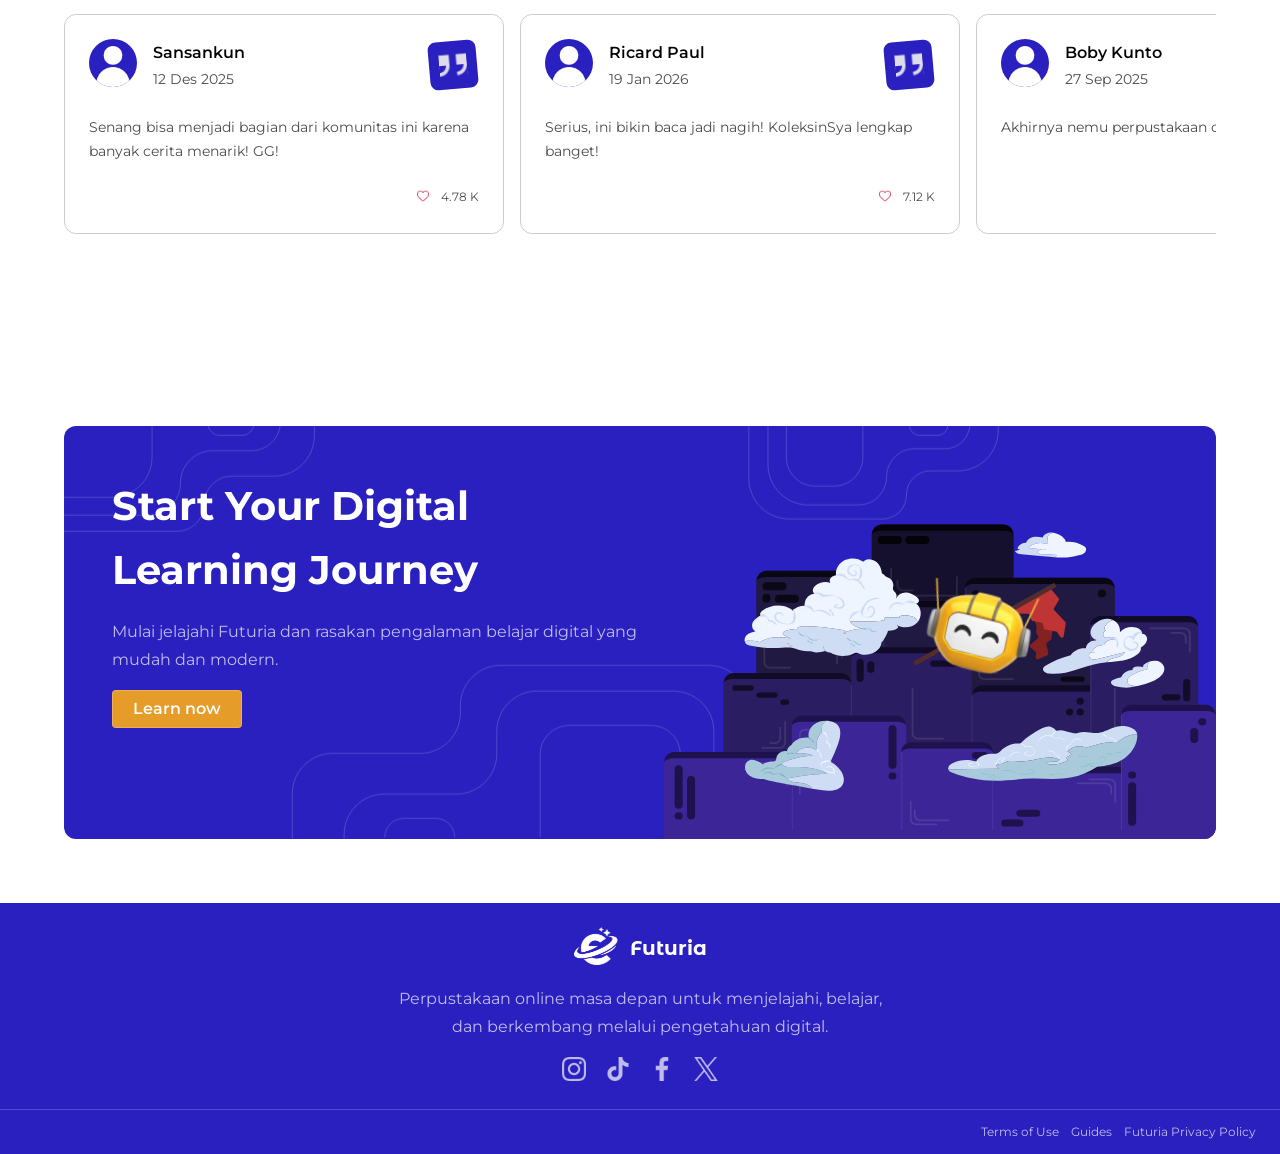
==== commit f372d96e: "update" ====
--- a/about.html
+++ b/about.html
@@ -1,329 +1,357 @@
-<!doctype html>
+<!DOCTYPE html>
 <html lang="en">
-  <head>
-    <meta charset="UTF-8" />
-    <meta name="viewport" content="width=device-width, initial-scale=1.0" />
+<head>
+    <meta charset="UTF-8">
+    <meta name="viewport" content="width=device-width, initial-scale=1.0">
     <title>Document</title>
-    <link rel="stylesheet" href="main.css" />
-  </head>
-  <body>
-    <nav>
-      <div class="mainnav">
-        <div class="leftnav">
-          <div class="brand">
-            <div class="logo">
-              <img src="img/brand.svg" alt="" />
-            </div>
-            <p class="alt m">Futuria</p>
-          </div>
-          <ul class="navlink">
-            <a href="/">
-              <li><p class="b op">Home</p></li>
-            </a>
-            <a href="about.html">
-              <li class="active"><p class="b op sm">About</p></li>
-            </a>
-            <a href="library.html">
-              <li href="library.html"><p class="b op">Library</p></li>
-            </a>
-          </ul>
-        </div>
+    <link rel="stylesheet" href="style.css">
+</head>
+<body>
+        <nav>
+        <div class="mainnav">
+            <div class="leftnav">
+                <div class="brand">
+                    <div class="logo">
+                        <img src="img/brand.svg" alt="">
+                    </div>
+                    <p class="m alt">Futuria</p>
+                </div>
+                <ul class="navlink">
+                    <a href="index.html">
+                        <li>
+                            <p class=" op b">Home</p>
+                        </li>
+                    </a>
+                    <a href="about.html">
+                        <li class="active">
+                            <p class="sm op b">About</p>
+                        </li>
+                    </a>
+                    <a href="library.html">
+                        <li class="">
+                            <p class=" op b">Library</p>
+                        </li>
+                    </a>
+                </ul>
+            </div>
+            <div class="ham">
+                <span></span>
+                <span></span>
+                <span></span>
+            </div>
+            <button class="singlebut">
+                <p class="w sm op">Sign in</p>
+            </button>
+        </div>
+    </nav>
+    <div class="mobanav">
+        <div class="close">
+            <span></span>
+            <span></span>
+        </div>
+        <ul class="navlink">
+                    <a href="index.html">
+                        <li class="">
+                            <p class=" op b">Home</p>
+                        </li>
+                    </a>
+                    <a href="about.html">
+                        <li class="active">
+                            <p class="sm op b">About</p>
+                        </li>
+                    </a>
+                    <a href="library.html">
+                        <li class="">
+                            <p class=" op b">Library</p>
+                        </li>
+                    </a>
+                </ul>
         <button class="singlebut">
-          <p class="w sm op">Sign in</p>
-        </button>
-      </div>
-    </nav>
+                <p class="w sm op">Sign in</p>
+            </button>
+    </div>
     <div class="container">
-      <section class="hero start">
-        <div class="left">
-          <div class="heroimg">
-            <img src="img/hero2.svg" alt="" />
-          </div>
-        </div>
-        <div class="right">
-          <h1>
-            Building the <span class="b">Future</span> of Digital Libraries
-          </h1>
-          <p>
-            Pahami perpustakaan online modern <span class="b">terbaik</span> dan
-            bersama dukung pembelajaran untuk masa depan!
-          </p>
-          <div class="duobut">
-            <button class="min">
-              <p class="b op sm">Know more</p>
-            </button>
-            <button class="dom">
-              <p class="w op sm">Learn now</p>
-            </button>
-          </div>
-        </div>
-      </section>
-      <div class="bgfix">
-        <section class="whf">
-          <div class="left">
-            <h1 class="w">
-              Why <span class="y">Futuria</span> Is Right for You
-            </h1>
-            <p class="w">
-              Kami hadir untuk memberikan <span class="y">pengalaman</span> membaca terbaik! Temukan alasan mengapa Futuria menjadi pilihan <span class="y">utama</span> bagi para pembaca di seluruh dunia!
-            </p>
-            <div class="duobut">
-              <button class="min">
-                <p class="b op sm">Know more</p>
-              </button>
-              <button class="dom">
-                <p class="w op sm">Learn now</p>
-              </button>
-            </div>
-          </div>
-          <div class="right">
-            <div class="why">
-                <div class="whyimg">
-                    <img src="img/who1.svg" alt="">
-                </div>
-                <div class="whytex">
-                    <p class="m w">The Leading Storytelling Platform</p>
-                    <p class="w">Futuria adalah platform unggulan untuk cerita berkualitas tinggi, dengan ribuan pengguna aktif setiap harinya.</p>
-                </div>
-            </div>
-            <div class="why">
-                <div class="whyimg">
-                    <img src="img/who2.svg" alt="">
-                </div>
-                <div class="whytex">
-                    <p class="m w">Curated Stories, Unforgettable Reads</p>
-                    <p class="w">Setiap cerita di Futuria dipilih dengan cermat untuk memastikan pengalaman membaca yang memikat dan tak terlupakan.</p>
-                </div>
-            </div>
-            <div class="why">
-                <div class="whyimg">
-                    <img src="img/who3.svg" alt="">
-                </div>
-                <div class="whytex">
-                    <p class="m w">Empowering Writers, Inspiring Readers</p>
-                    <p class="w">Komunitas kami percaya Futuria untuk mendukung kreativitas dan menghubungkan cerita mereka dengan jutaan pembaca.</p>
-                </div>
-            </div>
-          </div>
+        <section class="hero start">
+                <div class="left">
+                    <img src="img/hero2.svg" alt="">
+                </div>
+                <div class="right">
+                    <h1 class="">Building the Future of Digital Libraries</h1>
+                    <p class="">Pahami perpustakaan online modern terbaik dan bersama dukung pembelajaran untuk masa depan!</p>
+                    <div class="duobut">
+                        <button class="min">
+                            <p class="sm op b">Know more</p>
+                        </button>
+                        <button class="dom">
+                            <p class="sm op w">Learn now</p>
+                        </button>
+                    </div>
+                </div>
+            </section>
+        <div class="bgfix">
+            <section class="whf">
+                <div class="left">
+                    <h1 class="w"> Why Futuria Is Right for You</h1>
+                    <p class="w">Kami hadir untuk memberikan pengalaman membaca terbaik! Temukan alasan mengapa Futuria menjadi pilihan</p>
+                    <div class="duobut">
+                        <button class="min">
+                            <p class="sm op b">Know more</p>
+                        </button>
+                        <button class="dom">
+                            <p class="sm op w">Learn now</p>
+                        </button>
+                    </div>
+                </div>
+                <div class="right">
+                    <div class="why">
+                        <div class="imgwhy">
+                            <img src="img/who1.svg" alt="">
+                        </div>
+                        <div class="textwhy">
+                            <p class="m w">The Leading Storytelling Platform</p>
+                            <p class="w">Futuria adalah platform unggulan untuk cerita berkualitas tinggi, dengan ribuan pengguna aktif setiap harinya.</p>
+                        </div>
+                    </div>
+                    <div class="why">
+                        <div class="imgwhy">
+                            <img src="img/who2.svg" alt="">
+                        </div>
+                        <div class="textwhy">
+                            <p class="m w">Curated Stories, Unforgettable Reads</p>
+                            <p class="w">Setiap cerita di Futuria dipilih dengan cermat untuk memastikan pengalaman membaca yang memikat dan tak terlupakan.</p>
+                        </div>
+                    </div>
+                    <div class="why">
+                        <div class="imgwhy">
+                            <img src="img/who3.svg" alt="">
+                        </div>
+                        <div class="textwhy">
+                            <p class="m w">Empowering Writers, Inspiring Readers</p>
+                            <p class="w">Komunitas kami percaya Futuria untuk mendukung kreativitas dan menghubungkan cerita mereka dengan jutaan pembaca.</p>
+                        </div>
+                    </div>
+                </div>
+            </section>
+        </div>
+        <section class="team">
+            <div class="textmid">
+                <h1>Meet the Mind Behind Futuria</h1>
+                <p>Futuria dipimpin oleh individu yang berkomitmen mengembangkan akses pengetahuan digital bagi masyarakat!</p>
+            </div>
+            <div class="tems">
+                <div class="tem">
+                    <div class="imgtem">
+                        <img src="img/org1.svg" alt="">
+                    </div>
+                    <div class="texttem">
+                        <p class="sm op">Pradnya Dewi</p>
+                        <p class="s">Founder</p>
+                    </div>
+                </div>
+                <div class="tem">
+                    <div class="imgtem">
+                        <img src="img/org2.svg" alt="">
+                    </div>
+                    <div class="texttem">
+                        <p class="sm op">Made Milos</p>
+                        <p class="s">Chief Executive Officer</p>
+                    </div>
+                </div>
+                <div class="tem">
+                    <div class="imgtem">
+                        <img src="img/org3.svg" alt="">
+                    </div>
+                    <div class="texttem">
+                        <p class="sm op">Oka Marin</p>
+                        <p class="s">Community Manager</p>
+                    </div>
+                </div>
+                <div class="tem">
+                    <div class="imgtem">
+                        <img src="img/org4.svg" alt="">
+                    </div>
+                    <div class="texttem">
+                        <p class="sm op">Budi Susilo</p>
+                        <p class="s">Head of Product Development</p>
+                    </div>
+                </div>
+                <div class="tem">
+                    <div class="imgtem">
+                        <img src="img/org5.svg" alt="">
+                    </div>
+                    <div class="texttem">
+                        <p class="sm op">Adam Ricardo</p>
+                        <p class="s">Chief Technology Officer</p>
+                    </div>
+                </div>
+                <div class="tem">
+                    <div class="imgtem">
+                        <img src="img/org6.svg" alt="">
+                    </div>
+                    <div class="texttem">
+                        <p class="sm op">Diah Kirana</p>
+                        <p class="s">Chief Marketing Officer</p>
+                    </div>
+                </div>
+            </div>
         </section>
-      </div>
-      <section class="team">
-        <div class="textmid">
-            <h1>
-              Meet the <span class="b">Mind</span> Behind Futuria
-            </h1>
-            <p>
-              Futuria dipimpin oleh individu yang <span class="b">berkomitmen</span> mengembangkan akses pengetahuan digital bagi masyarakat!
-            </p>
-          </div>
-          <div class="persons">
-            <div class="person">
-                <div class="personimg">
-                    <img src="img/org1.svg" alt="">
-                </div>
-                <div class="persontex">
-                    <p class="sm op">Pradnya Dewi</p>
-                    <p class="s">Founder</p>
-                </div>
-            </div>
-            <div class="person">
-                <div class="personimg">
-                    <img src="img/org2.svg" alt="">
-                </div>
-                <div class="persontex">
-                    <p class="sm op">Made Milos</p>
-                    <p class="s">Chief Executive Officer</p>
-                </div>
-            </div>
-            <div class="person">
-                <div class="personimg">
-                    <img src="img/org3.svg" alt="">
-                </div>
-                <div class="persontex">
-                    <p class="sm op">Oka Marin</p>
-                    <p class="s">Community Manager</p>
-                </div>
-            </div>
-            <div class="person">
-                <div class="personimg">
-                    <img src="img/org4.svg" alt="">
-                </div>
-                <div class="persontex">
-                    <p class="sm op">Budi Susilo</p>
-                    <p class="s">Head of Product Development</p>
-                </div>
-            </div>
-            <div class="person">
-                <div class="personimg">
-                    <img src="img/org5.svg" alt="">
-                </div>
-                <div class="persontex">
-                    <p class="sm op">Adam Ricardo</p>
-                    <p class="s">Chief Technology Officer</p>
-                </div>
-            </div>
-            <div class="person">
-                <div class="personimg">
-                    <img src="img/org6.svg" alt="">
-                </div>
-                <div class="persontex">
-                    <p class="sm op">Diah Kirana</p>
-                    <p class="s">Chief Marketing Officer</p>
-                </div>
-            </div>
-          </div>
-      </section>
-      <section class="comment">
-        <h1>
-            What Our <span class="b">Readers</span> Say
-        </h1>
-        <p>Temukan bagaimana Futuria telah <span class="b">mengubah</span> pengalaman membaca ribuan pengguna!</p>
-        <div class="allcomen">
-            <div class="comen">
-                <div class="topcomen">
-                    <div class="petik">
-                        <img src="img/petik.svg" alt="">
-                    </div>
-                    <div class="imgcomen">
-                        <img src="img/comment.svg" alt="">
-                    </div>
-                    <div class="texcomen">
-                        <p class="op sm">Sansankun</p>
-                        <p class="s">12 Des 2025</p>
-                    </div>
-                </div>
-                <div class="bodycomen">
-                    <p class="s">
-                        Senang bisa menjadi bagian dari komunitas ini! Banyak cerita menarik yang hanya ada disini! GG!
-                    </p>
-                </div>
-                <div class="likecomen">
-                    <div class="imglike">
-                        <img src="img/like.svg" alt="">
-                    </div>
-                    <p class="vs">4.78 K</p>
-                </div>
-            </div>
-            <div class="comen">
-                <div class="topcomen">
-                    <div class="petik">
-                        <img src="img/petik.svg" alt="">
-                    </div>
-                    <div class="imgcomen">
-                        <img src="img/comment.svg" alt="">
-                    </div>
-                    <div class="texcomen">
-                        <p class="op sm">Sansankun</p>
-                        <p class="s">12 Des 2025</p>
-                    </div>
-                </div>
-                <div class="bodycomen">
-                    <p class="s">
-                        Senang bisa menjadi bagian dari komunitas ini! Banyak cerita menarik yang hanya ada disini! GG!
-                    </p>
-                </div>
-                <div class="likecomen">
-                    <div class="imglike">
-                        <img src="img/like.svg" alt="">
-                    </div>
-                    <p class="vs">4.78 K</p>
-                </div>
-            </div>
-            <div class="comen">
-                <div class="topcomen">
-                    <div class="petik">
-                        <img src="img/petik.svg" alt="">
-                    </div>
-                    <div class="imgcomen">
-                        <img src="img/comment.svg" alt="">
-                    </div>
-                    <div class="texcomen">
-                        <p class="op sm">Sansankun</p>
-                        <p class="s">12 Des 2025</p>
-                    </div>
-                </div>
-                <div class="bodycomen">
-                    <p class="s">
-                        Senang bisa menjadi bagian dari komunitas ini! Banyak cerita menarik yang hanya ada disini! GG!
-                    </p>
-                </div>
-                <div class="likecomen">
-                    <div class="imglike">
-                        <img src="img/like.svg" alt="">
-                    </div>
-                    <p class="vs">4.78 K</p>
-                </div>
-            </div>
-            <div class="comen">
-                <div class="topcomen">
-                    <div class="petik">
-                        <img src="img/petik.svg" alt="">
-                    </div>
-                    <div class="imgcomen">
-                        <img src="img/comment.svg" alt="">
-                    </div>
-                    <div class="texcomen">
-                        <p class="op sm">Sansankun</p>
-                        <p class="s">12 Des 2025</p>
-                    </div>
-                </div>
-                <div class="bodycomen">
-                    <p class="s">
-                        Senang bisa menjadi bagian dari komunitas ini! Banyak cerita menarik yang hanya ada disini! GG!
-                    </p>
-                </div>
-                <div class="likecomen">
-                    <div class="imglike">
-                        <img src="img/like.svg" alt="">
-                    </div>
-                    <p class="vs">4.78 K</p>
-                </div>
-            </div>
-        </div>
-      </section>
-            <section class="lasthero">
-        <div class="left">
-          <div class="heroimg">
-            <img src="img/lasthero.svg" alt="" />
-          </div>
-        </div>
-        <div class="right">
-          <h1 class="w">
-            Start Your <span class="y">Digital</span> Learning Journey
-          </h1>
-          <p class="w">
-            Mulai jelajahi Futuria dan rasakan
-            <span class="y">pengalaman</span> belajar digital yang mudah dan
-            modern.
-          </p>
-          <button class="singlebut">
-            <p class="w sm op">Learn now</p>
-          </button>
-        </div>
-      </section>
+        <section class="comment">
+            <h1>What Our Readers Say</h1>
+            <p>Temukan bagaimana Futuria telah mengubah pengalaman membaca ribuan pengguna!</p>
+            <div class="comens">
+                <div class="comen">
+                    <div class="topcomen">
+                        <div class="profile">
+                            <div class="imgprofile">
+                                <img src="img/comment.svg" alt="">
+                            </div>
+                            <div class="textprofile">
+                                <p class="sm op">Sansankun</p>
+                                <p class="s">12 Des 2025</p>
+                            </div>
+                        </div>
+                        <div class="petik">
+                            <img src="img/petik.svg" alt="">
+                        </div>
+                    </div>
+                    <p class="s">Senang bisa menjadi bagian dari komunitas ini karena banyak cerita menarik! GG!</p>
+                    <div class="like">
+                        <div class="imglike">
+                            <img src="img/like.svg" alt="">
+                        </div>
+                        <p class="vs">4.78 K</p>
+                    </div>
+                </div>
+                <div class="comen">
+                    <div class="topcomen">
+                        <div class="profile">
+                            <div class="imgprofile">
+                                <img src="img/comment.svg" alt="">
+                            </div>
+                            <div class="textprofile">
+                                <p class="sm op">Ricard Paul</p>
+                                <p class="s">19 Jan 2026</p>
+                            </div>
+                        </div>
+                        <div class="petik">
+                            <img src="img/petik.svg" alt="">
+                        </div>
+                    </div>
+                    <p class="s">Serius, ini bikin baca jadi nagih! KoleksinSya lengkap banget!</p>
+                    <div class="like">
+                        <div class="imglike">
+                            <img src="img/like.svg" alt="">
+                        </div>
+                        <p class="vs">7.12 K</p>
+                    </div>
+                </div>
+                <div class="comen">
+                    <div class="topcomen">
+                        <div class="profile">
+                            <div class="imgprofile">
+                                <img src="img/comment.svg" alt="">
+                            </div>
+                            <div class="textprofile">
+                                <p class="sm op">Boby Kunto</p>
+                                <p class="s">27 Sep 2025</p>
+                            </div>
+                        </div>
+                        <div class="petik">
+                            <img src="img/petik.svg" alt="">
+                        </div>
+                    </div>
+                    <p class="s">Akhirnya nemu perpustakaan online yang enak dipakai!</p>
+                    <div class="like">
+                        <div class="imglike">
+                            <img src="img/like.svg" alt="">
+                        </div>
+                        <p class="vs">2.59 K</p>
+                    </div>
+                </div>
+                <div class="comen">
+                    <div class="topcomen">
+                        <div class="profile">
+                            <div class="imgprofile">
+                                <img src="img/comment.svg" alt="">
+                            </div>
+                            <div class="textprofile">
+                                <p class="sm op">VikriTzy</p>
+                                <p class="s">11 Nov 2025</p>
+                            </div>
+                        </div>
+                        <div class="petik">
+                            <img src="img/petik.svg" alt="">
+                        </div>
+                    </div>
+                    <p class="s">Dari iseng baca, nggak nyangka selengkap ini! worth banget guysss!</p>
+                    <div class="like">
+                        <div class="imglike">
+                            <img src="img/like.svg" alt="">
+                        </div>
+                        <p class="vs">1.97 K</p>
+                    </div>
+                </div>
+                <div class="comen">
+                    <div class="topcomen">
+                        <div class="profile">
+                            <div class="imgprofile">
+                                <img src="img/comment.svg" alt="">
+                            </div>
+                            <div class="textprofile">
+                                <p class="sm op">Sency</p>
+                                <p class="s">30 Des 2025</p>
+                            </div>
+                        </div>
+                        <div class="petik">
+                            <img src="img/petik.svg" alt="">
+                        </div>
+                    </div>
+                    <p class="s">Mudah, cepat, dan banyak pilihan bacaan favorit, Gokilll!</p>
+                    <div class="like">
+                        <div class="imglike">
+                            <img src="img/like.svg" alt="">
+                        </div>
+                        <p class="vs">6.42 K</p>
+                    </div>
+                </div>
+            </div>
+        </section>
+        <section class="last">
+            <div class="mainlast">
+                <div class="left">
+                    <h1 class="w">Start Your Digital Learning Journey</h1>
+                    <p class="w">Mulai jelajahi Futuria dan rasakan pengalaman belajar digital yang mudah dan modern.</p>
+                    <button class="singlebut">
+                        <p class="w sm op">Learn now</p>
+                    </button>
+                </div>
+                <div class="right">
+                    <div class="imglast">
+                        <img src="img/lasthero.svg" alt="">
+                    </div>
+                </div>
+            </div>
+        </section>
     </div>
-        <footer>
-      <div class="topfoot">
-        <div class="brand">
-          <div class="logo">
-            <img src="img/wbrand.svg" alt="" />
-          </div>
-          <p class="alt m w">Futuria</p>
-        </div>
-        <p class="w tex">
-          Perpustakaan online masa depan untuk menjelajahi, belajar, dan
-          berkembang melalui pengetahuan digital.
-        </p>
-        <div class="sosmed">
-          <img src="img/medsos.svg" alt="" />
-        </div>
-      </div>
-      <div class="botfoot">
-        <p class="w vs">Terms of sale</p>
-        <p class="w vs">Terms of Use</p>
-        <p class="w vs">Guides</p>
-        <p class="w vs">Futuria Privacy Policy</p>
-      </div>
+    <footer>
+        <div class="topfoot">
+            <div class="brand">
+                <div class="logo">
+                    <img src="img/wbrand.svg" alt="">
+                </div>
+                <p class="w m alt">Futuria</p>
+            </div>
+            <p class="w">Perpustakaan online masa depan untuk menjelajahi, belajar, dan berkembang melalui pengetahuan digital.</p>
+            <div class="medsos">
+                <img src="img/medsos.svg" alt="">
+            </div>
+        </div>
+        <div class="botfoot">
+            <p class="vs w">Terms of Use</p>
+            <p class="vs w">Guides</p>
+            <p class="vs w">Futuria Privacy Policy</p>
+        </div>
     </footer>
-  </body>
-</html>
+    <script src="script.js"></script>
+</body>
+</html>
--- a/style.css
+++ b/style.css
@@ -0,0 +1,864 @@
+* {
+    margin: 0;
+    padding: 0;
+    text-decoration: none;
+    box-sizing: border-box;
+    font-family: mon;
+    border: none;
+}
+@font-face {
+    font-family: mon;
+    src: url(font/Montserrat-VariableFont_wght.ttf);
+}
+@font-face {
+    font-family: alt;
+    src: url(font/MontserratAlternates-Bold.ttf);
+}
+.alt {
+    font-family: alt;
+    font-weight: 550;
+}
+.op {
+    opacity: 1;
+}
+.sm {
+    font-weight: 570;
+}
+h1 {
+    font-size: 40px;
+    line-height: 64px;
+    opacity: 1;
+}
+p.l {
+    font-size: 32px;
+    line-height: 48px;
+    opacity: 1;
+    max-width: 512px;
+}
+p.m {
+    font-size: 20px;
+    line-height: 32px;
+    opacity: 1;
+    font-weight: 600;
+}
+p {
+    font-size: 16px;
+    line-height: 28px;
+    opacity: 0.7;
+}
+p.s {
+    font-size: 14px;
+    line-height: 24px;
+}
+p.vs {
+    font-size: 12px;
+    line-height: 20px;
+}
+img {
+    width: 100%;
+}
+.start {
+    margin-top: 108px;
+}
+.container {
+    display: flex;
+    flex-direction: column;
+    align-items: center;
+    justify-content: center;
+    width: 100%;
+    gap: 64px;
+}
+section {
+    display: flex;
+    flex-direction: row;
+    align-items: center;
+    justify-content: flex-start;
+    width: 100%;
+    max-width: 1440px;
+    padding: 64px;
+    gap: 64px;
+}
+.left {
+    display: flex;
+    flex-direction: column;
+    align-items: flex-start;
+    justify-content: flex-start;
+    flex: 1;
+    gap: 16px;
+}
+.right {
+    display: flex;
+    flex-direction: column;
+    align-items: flex-start;
+    justify-content: flex-start;
+    flex: 1;
+    gap: 16px;
+}
+nav {
+    display: flex;
+    flex-direction: column;
+    align-items: center;
+    justify-content: center;
+    background-color: white;
+    position: fixed;
+    z-index: 100;
+    width: 100%;
+}
+.b {
+    color: rgba(41, 32, 191, 1);
+}
+.y {
+    color: rgba(229, 156, 40, 1);
+}
+.w {
+    color: white;
+}
+.mainnav {
+    display: flex;
+    flex-direction: row;
+    align-items: center;
+    justify-content: space-between;
+    width: 100%;
+    max-width: 1440px;
+    padding: 32px 64px;
+    border-bottom: 1px solid rgba(41, 32, 191, 0.2);
+}
+.leftnav {
+    display: flex;
+    flex-direction: row;
+    align-items: center;
+    justify-content: flex-start;
+    gap: 48px;
+}
+.brand {
+    display: flex;
+    flex-direction: row;
+    align-items: center;
+    justify-content: flex-start;
+    gap: 12px;
+}
+.logo {
+    width: 44px;
+}
+ul {
+    list-style: none;
+}
+.navlink {
+    display: flex;
+    flex-direction: row;
+    align-items: center;
+    justify-content: space-between;
+    gap: 24px;
+}
+.navlink li {
+    display: flex;
+    flex-direction: row;
+    align-items: center;
+    justify-content: center;
+    padding: 4px 16px;
+}
+.navlink li.active {
+    border-bottom: 1px solid rgba(41, 32, 191, 0.7);
+}
+.ham , .mobnav {
+    display: none;
+}
+.singlebut {
+    display: flex;
+    flex-direction: row;
+    align-items: center;
+    justify-content: center;
+    padding: 4px 20px;
+    border-radius: 4px;
+    background-color: rgba(41, 32, 191, 1);
+    border: 1px solid rgba(255, 255, 255, 0.2);
+}
+.mainlast .singlebut {
+    background-color: rgba(229, 156, 40, 1);
+}
+.duobut {
+    display: flex;
+    flex-direction: row;
+    align-items: center;
+    justify-content: flex-start;
+    gap: 8px;
+    margin-top: 8px;
+}
+.duobut button {
+    display: flex;
+    flex-direction: row;
+    align-items: center;
+    justify-content: center;
+    padding: 4px 20px;
+    border-radius: 4px;
+    background-color: rgba(41, 32, 191, 1);
+    border: 1px solid rgba(255, 255, 255, 0.2);
+}
+.duobut button.min {
+    background-color: white;
+    border: 1px solid rgba(41, 32, 191, 0.2);
+}
+.bgfix .duobut button.dom {
+    background-color: rgba(229, 156, 40, 1);
+    border: 1px solid rgba(255, 255, 255, 0.2);
+}
+.bgfix {
+    display: flex;
+    flex-direction: column;
+    align-items: center;
+    justify-content: center;
+    width: 100%;
+    background-image: url(img/bg1.svg);
+    background-position: center;
+    background-repeat: no-repeat;
+    background-size: cover;
+    background-attachment: fixed;
+}
+.bgban {
+    margin-top: -64px;
+    display: flex;
+    flex-direction: column;
+    align-items: center;
+    justify-content: center;
+    width: 100%;
+    background-image: url(img/ban.svg);
+    background-position: center;
+    background-repeat: no-repeat;
+    background-size: cover;
+}
+.banner .left h1 {
+    max-width: 512px;
+}
+.banner .right{
+    flex-direction: row;
+    align-items: stretch;
+    justify-content: flex-start;
+}
+.side {
+    display: flex;
+    flex-direction: column;
+    align-items: center;
+    justify-content: flex-start;
+    gap: 12px;
+    flex: 1;
+    border-left: 1px solid white;
+    text-align: center;
+    padding: 12px 32px;
+}
+.side:last-child {
+    border-right: 1px solid white;
+}
+.bens {
+    display: flex;
+    flex-direction: column;
+    align-items: flex-start;
+    width: 90%;
+    gap: 16px;
+    justify-content: flex-start;
+}
+.bens li {
+    display: flex;
+    flex-direction: row;
+    align-items: center;
+    justify-content: space-between;
+    width: 100%;
+}
+.textside {
+    display: flex;
+    flex-direction: row;
+    align-items: center;
+    justify-content: space-between;
+    width: 100%;
+    gap: 64px;
+}
+.textside h1 {
+    width: 45%;
+}
+.textside p {
+    width: 45%;
+    text-align: end;
+}
+.cards {
+    flex-direction: column;
+}
+.scroll {
+    display: flex;
+    flex-direction: row;
+    align-items: center;
+    justify-content: flex-start;
+    gap: 12px;
+    width: 100%;
+    overflow-x: scroll;
+}
+.scroll::-webkit-scrollbar{
+    display: none;
+}
+.card {
+    display: flex;
+    flex-direction: column;
+    align-items: center;
+    justify-content: flex-start;
+    width: 360px;
+    min-width: 360px;
+    height: 472px;
+    border-radius: 12px;
+    overflow: hidden;
+    border: 1px solid rgba(0, 0, 0, 0.2);
+}
+.imgcard {
+    width: 100%;
+}
+.textcards {
+    display: flex;
+    flex-direction: column;
+    align-items: flex-start;
+    justify-content: flex-start;
+    width: 100%;
+    padding: 12px;
+    gap: 12px;
+}
+.genrecards {
+    display: flex;
+    flex-direction: row;
+    align-items: center;
+    justify-content: flex-start;
+    gap: 8px;
+}
+.genrecard {
+    display: flex;
+    flex-direction: row;
+    align-items: center;
+    justify-content: center;
+    border: 1px solid rgba(41, 32, 191, 0.2);
+    border-radius: 4px;
+    padding: 2px 8px;
+}
+.addcards {
+    display: flex;
+    flex-direction: row;
+    align-items: center;
+    justify-content: flex-start;
+    gap: 12px;
+}
+.addcard {
+    display: flex;
+    flex-direction: row;
+    align-items: center;
+    justify-content: flex-start;
+    gap: 8px;
+}
+.imgaddcard {
+    width: 14px;
+}
+.textcards button{
+    display: flex;
+    flex-direction: row;
+    align-items: center;
+    justify-content: center;
+    padding: 2px 0px;
+    background-color: rgba(41, 32, 191, 1);
+    border-radius: 8px;
+    width: 100%;
+    margin-top: 4px;
+}
+.faq {
+    flex-direction: column;
+}
+.allfaq {
+    display: flex;
+    flex-direction: row;
+    align-items: flex-start;
+    justify-content: flex-start;
+    gap: 24px;
+    flex-wrap: wrap;
+    width: 100%;
+}
+.faqbox {
+    display: flex;
+    flex-direction: column;
+    align-items: flex-start;
+    justify-content: flex-start;
+    width: calc(50% - 12px);
+    background-color: white;
+    border: 1px solid rgba(0, 0, 0, 0.2);
+    padding: 24px;
+    border-radius: 12px;
+    gap: 32px;
+}
+.ques {
+    width: 100%;
+    display: flex;
+    flex-direction: row;
+    align-items: center;
+    justify-content: space-between;
+    gap: 24px;
+}
+.anser {
+    display: none;
+}
+.active .anser {
+    display: flex;
+}
+.vicon {
+    display: flex;
+    flex-direction: row;
+    align-items: center;
+    justify-content: center;
+    width: 24px;
+    border-radius: 4px;
+    background-color: rgba(41, 32, 191, 1);
+    padding: 6px;
+    transition: all ease 0.1s;
+}
+.active .vicon img{
+    transition: all ease 0.1s;
+    transform: rotate(90deg);
+}
+.textmid {
+    display: flex;
+    flex-direction: column;
+    align-items: center;
+    justify-content: flex-start;
+    width: 100%;
+    gap: 12px;
+    text-align: center;
+}
+.textmid h1 {
+    width: 512px;
+}
+.textmid p {
+    width: 90%;
+}
+.mainlast {
+    display: flex;
+    flex-direction: row;
+    align-items: stretch;
+    justify-content: space-between;
+    width: 100%;
+    border-radius: 12px;
+    background-image: url(img/endbg.svg);
+    background-position: center;
+    background-repeat: no-repeat;
+    background-size: cover;
+    overflow: hidden;
+    padding: 48px 0px 0px 48px;
+}
+.mainlast .right {
+    position: relative;
+    z-index: 20;
+    min-height: 365px;
+}
+.imglast {
+    position: absolute;
+    z-index: 15;
+    bottom: 0;
+    right: 0;
+    display: flex;
+}
+footer {
+    display: flex;
+    flex-direction: column;
+    align-items: center;
+    justify-content: center;
+    width: 100%;
+    background-color: rgba(41, 32, 191, 1);
+}
+.topfoot {
+    display: flex;
+    flex-direction: column;
+    align-items: center;
+    justify-content: flex-start;
+    width: 100%;
+    max-width: 1440px;
+    gap: 16px;
+    padding: 24px 64px;
+}
+.topfoot p {
+    max-width: 512px;
+    text-align: center;
+}
+.botfoot {
+    display: flex;
+    flex-direction: row;
+    align-items: center;
+    justify-content: flex-end;
+    width: 100%;
+    max-width: 1312px;
+    padding: 12px 24px;
+    border-top: 1px solid rgba(255, 255, 255, 0.2);
+    gap: 12px;
+}
+.whf .left {
+    flex: 2;
+}
+.whf .right {
+    flex: 3;
+    gap: 0;
+}
+.why {
+    display: flex;
+    flex-direction: row;
+    align-items: center;
+    justify-content: flex-start;
+    width: 100%;
+    padding: 64px 24px;
+    border-bottom: 1px solid white;
+    gap: 48px;
+}
+.imgwhy {
+    width: 64px;
+    min-width: 64px;
+}
+.team {
+    flex-direction: column;
+}
+.tems {
+    width: 100%;
+    display: flex;
+    flex-direction: row;
+    align-items: center;
+    justify-content: space-between;
+    gap: 24px;
+    flex-wrap: wrap;
+}
+.tem {
+    width: calc(calc(100% / 3) - 16px);
+    display: flex;
+    flex-direction: column;
+    align-items: flex-start;
+    gap: 12px;
+}
+.comment {
+    flex-direction: column;
+    justify-content: flex-start;
+    align-items: flex-start;
+    gap: 12px;
+}
+.comens {
+    margin-top: 48px;
+    display: flex;
+    flex-direction: row;
+    align-items: center;
+    justify-content: flex-start;
+    width: 100%;
+    overflow-x: scroll;
+    gap: 16px;
+}
+.comens::-webkit-scrollbar{
+    display: none;
+}
+.comen {
+    display: flex;
+    flex-direction: column;
+    align-items: flex-start;
+    justify-content: flex-start;
+    width: 440px;
+    min-width: 440px;
+    height: 220px;
+    border: 1px solid rgba(0, 0, 0, 0.2);
+    padding: 24px;
+    border-radius: 12px;
+    gap: 24px;
+}
+.topcomen {
+    display: flex;
+    flex-direction: row;
+    align-items: flex-start;
+    justify-content: flex-start;
+    width: 100%;
+    position: relative;
+    z-index: 20;
+}
+.profile {
+    display: flex;
+    flex-direction: row;
+    align-items: center;
+    justify-content: flex-start;
+    gap: 16px;
+}
+.imgprofile {
+    width: 48px;
+}
+.petik {
+    position: absolute;
+    z-index: 15;
+    right: 0;
+    top: 0;
+}
+.like {
+    width: 100%;
+    display: flex;
+    flex-direction: row;
+    align-items: center;
+    justify-content: flex-end;
+    gap: 12px;
+}
+.genrepop {
+    flex-direction: column;
+}
+.genpops {
+    display: flex;
+    flex-direction: row;
+    align-items: stretch;
+    justify-content: center;
+    width: 100%;
+    gap: 24px;
+    flex-wrap: wrap;
+}
+.genpop {
+    display: flex;
+    flex-direction: column;
+    align-items: flex-start;
+    justify-content: flex-start;
+    width: calc(calc(100% / 3) - 16px);
+    background-color: white;
+    border-radius: 12px;
+    padding: 24px;
+    gap: 16px;
+}
+.titgenpop {
+    display: flex;
+    flex-direction: row;
+    align-items: center;
+    justify-content: flex-start;
+    gap: 12px;
+}
+.imggenpop {
+    width: 32px;
+    min-width: 32px;
+}
+.genpop .vicon {
+    align-self: flex-end;
+}
+.maindisc {
+    display: flex;
+    flex-direction: row;
+    align-items: stretch;
+    width: 100%;
+    background-color: white;
+    border: 1px solid rgba(0, 0, 0, 0.2);
+    padding: 48px 0px 0px 48px;
+    border-radius: 12px;
+}
+.topdisc {
+    display: flex;
+    flex-direction: column;
+    align-items: flex-start;
+    justify-content: flex-start;
+    gap: 12px;
+}
+.branddisc {
+    display: flex;
+    flex-direction: row;
+    align-items: center;
+    justify-content: flex-start;
+    gap: 10px;
+}
+.branddisc .logo {
+    width: 34px;
+}
+.maindisc .left .singlebut {
+    align-self: flex-end;
+}
+.maindisc .right {
+    position: relative;
+    z-index: 20;
+    min-height: 365px;
+}
+.imgdisc {
+    position: absolute;
+    bottom: 0;
+    right: 0;
+    width: 100%;
+    min-width: 472px;
+}
+@media screen and (max-width:1024px) {
+    h1 {
+    font-size: 32px;
+    line-height: 52px;
+    opacity: 1;
+}
+p.l {
+    font-size: 24px;
+    line-height: 38px;
+    opacity: 1;
+    max-width: 512px;
+}
+p.m {
+    font-size: 18px;
+    line-height: 28px;
+    opacity: 1;
+    font-weight: 600;
+}
+p {
+    font-size: 14px;
+    line-height: 24px;
+    opacity: 0.7;
+}
+p.s {
+    font-size: 12px;
+    line-height: 20px;
+}
+p.vs {
+    font-size: 10px;
+    line-height: 18px;
+}
+section {
+    flex-direction: column;
+}
+.hero.right {
+    order: 1;
+}
+.hero.left {
+    order: 2;
+}
+.ben .right, .mainlast .right,.maindisc .right {
+    display: none;
+}
+.bens {
+    margin-top: 12px;
+}
+.card {
+    height: 452px;
+}
+.faqbox {
+    width: 100%;
+}
+.mainlast {
+    padding: 0;
+}
+.mainlast .left {
+    padding: 64px;
+    text-align: center;
+    align-items: center;
+    justify-content: center;
+}
+.genpop {
+    width: calc(50% - 12px);
+}
+.maindisc {
+    padding: 32px;
+}
+}
+@media screen and (max-width:768px) {
+    .mainnav {
+        padding: 24px 48px;
+    }
+    section {
+        padding: 32px;
+        gap: 48px;
+    }
+    .imgside, .brand .logo {
+        width: 32px;
+        min-width: 32px;
+    }
+    .imgben {
+        width: 20px;
+        min-width: 20px;
+    }
+    .imggenpop, .branddisc .logo  {
+        width: 28px;
+        min-width: 28px;
+    }
+    .imgwhy {
+        width: 48px;
+        min-width: 48px;
+    }
+    .textside {
+        flex-direction: column;
+        gap: 12px;
+        text-align: center;
+        align-items: center;
+        justify-content: center;
+    }
+    .textside h1 {
+        width: 90%;
+    }
+    .textside p {
+        width: 100%;
+        text-align: center;
+    }
+    .tem {
+        width: calc(50% - 12px);
+    }
+    .mainnav .singlebut , .mainnav .navlink {
+        display: none;
+    }
+    .ham {
+        display: flex;
+        flex-direction: column;
+        align-items: center;
+        justify-content: flex-start;
+        width: 28px;
+        gap: 4px;
+    }
+    .ham span {
+        width: 100%;
+        height: 4px;
+        background-color: rgba(41, 32, 191, 1);
+        border-radius: 8px;
+    }
+    .mobanav {
+        display: flex;
+        flex-direction: column;
+        align-items: flex-start;
+        justify-content: flex-start;
+        background-color: white;
+        height: 100%;
+        width: 80%;
+        position: fixed;
+        z-index: 1000;
+        right: -101%;
+        top: 0;
+        padding: 48px 24px;
+        border-left:1px solid rgba(0, 0, 0, 0.2) ;
+        border-radius: 12px 0px 0px 12px;
+        gap: 24px;
+        transition: all ease 0.2s;
+    }
+    a {
+        width: 100%;
+    }
+    .navlink {
+        margin-top: 48px;
+        flex-direction: column;
+        align-items: flex-start;
+        justify-content: flex-start;
+        width: 100%;
+    }
+    .navlink li {
+        align-items: flex-start;
+        justify-content: flex-start;
+        width: 100%;
+        padding: 12px 24px;
+    }
+    .close {
+        display: flex;
+        width: 24px;
+        flex-direction: row;
+        align-items: center;
+        justify-content: center;
+        position: relative;
+        z-index: 20;
+    }
+    .close span {
+        position: absolute;
+        z-index: 15;
+        width: 100%;
+        height: 4px;
+        background-color: rgba(41, 32, 191, 1);
+        border-radius: 8px;
+        transform: rotate(45deg);
+    }
+    .close span:last-child {
+        transform: rotate(-45deg);
+    }
+    .mobanav button{
+        align-self: flex-end;
+    }
+}
+@media screen and (max-width:576px) {
+    .genpop {
+        width: 100%;
+    }
+}
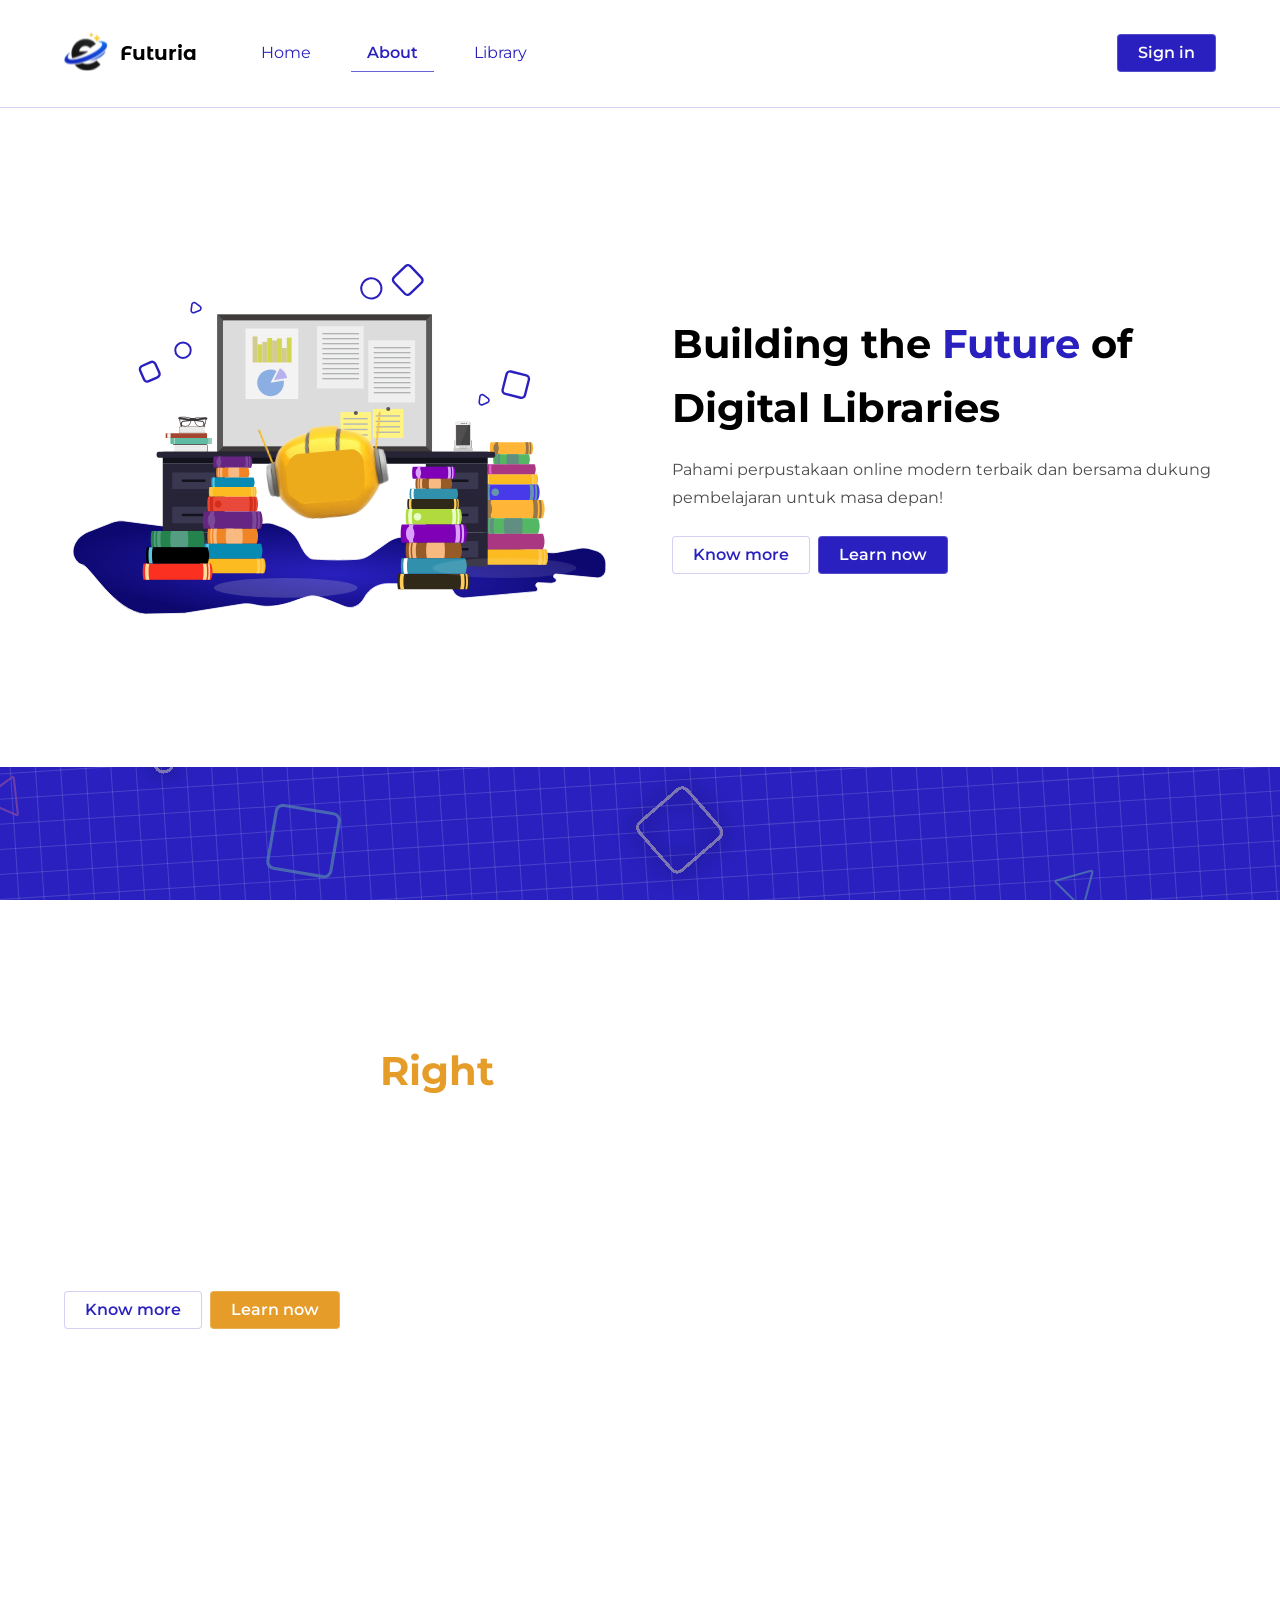
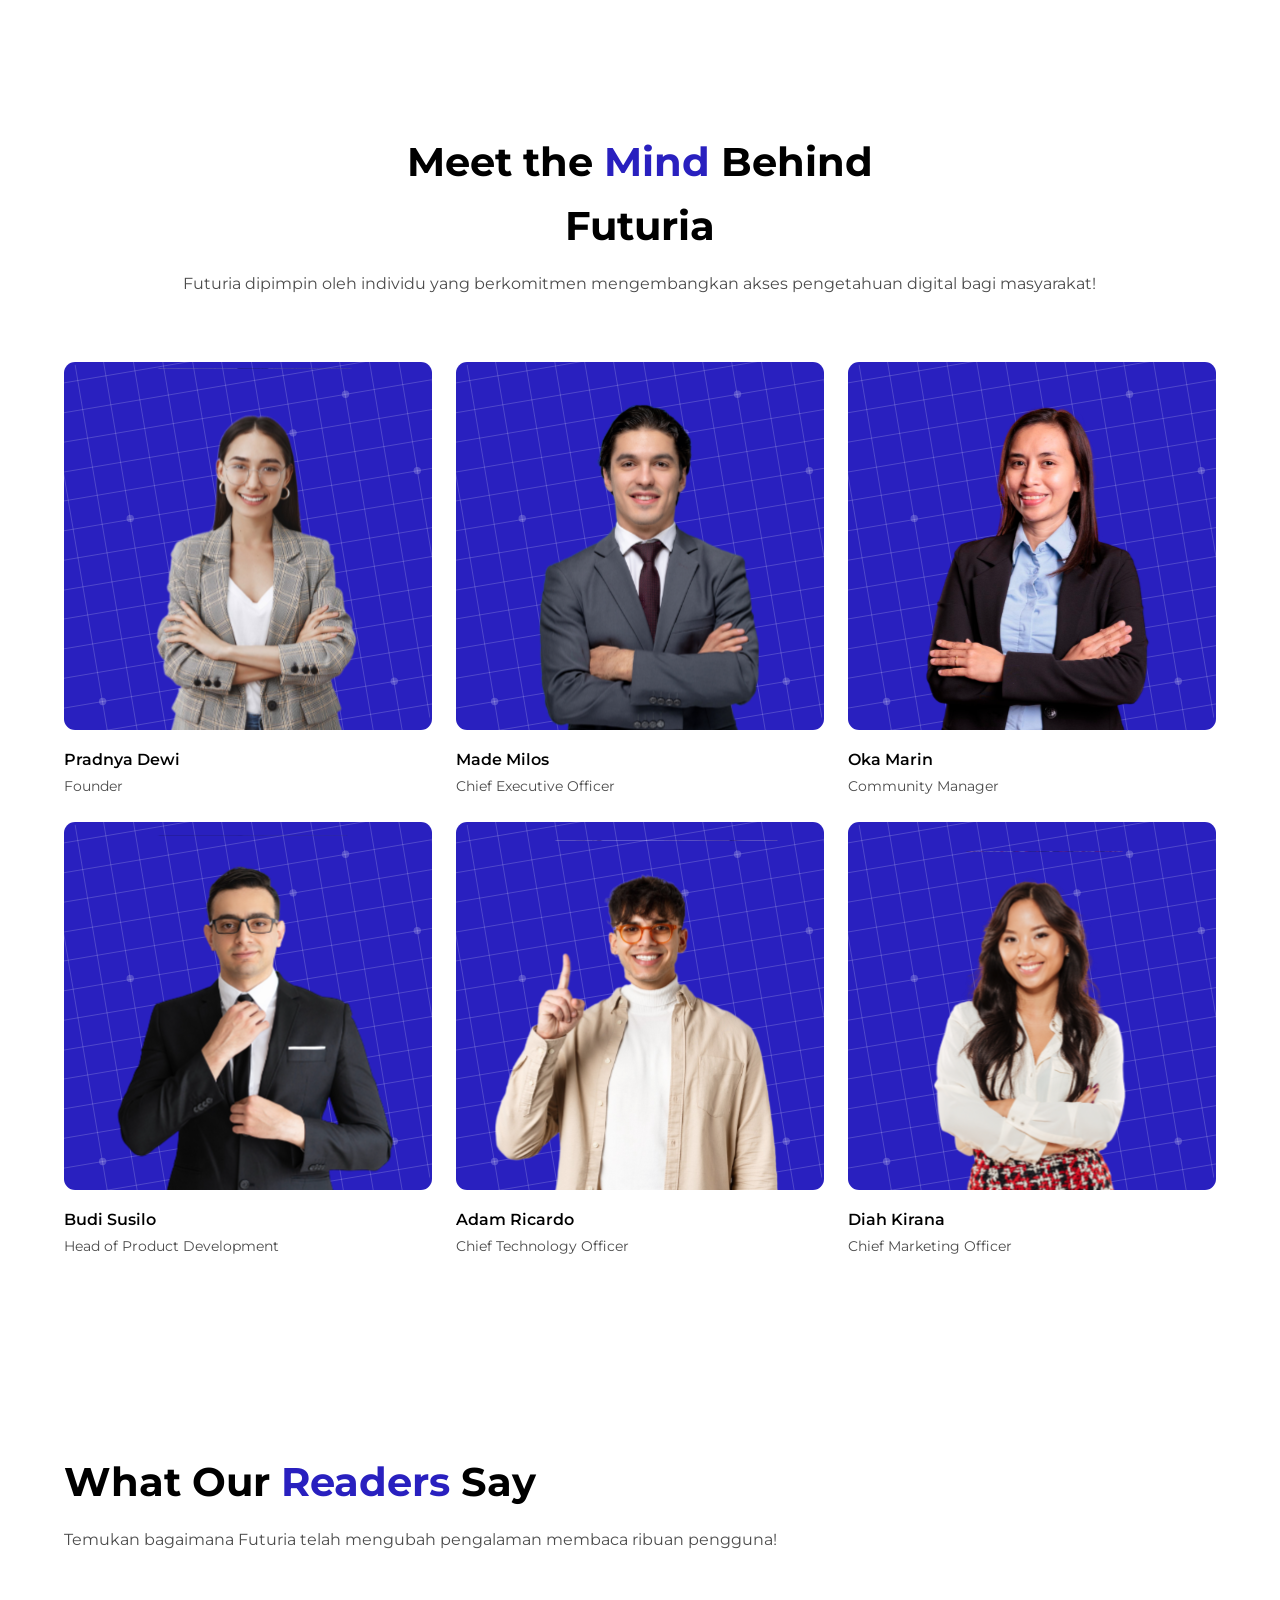
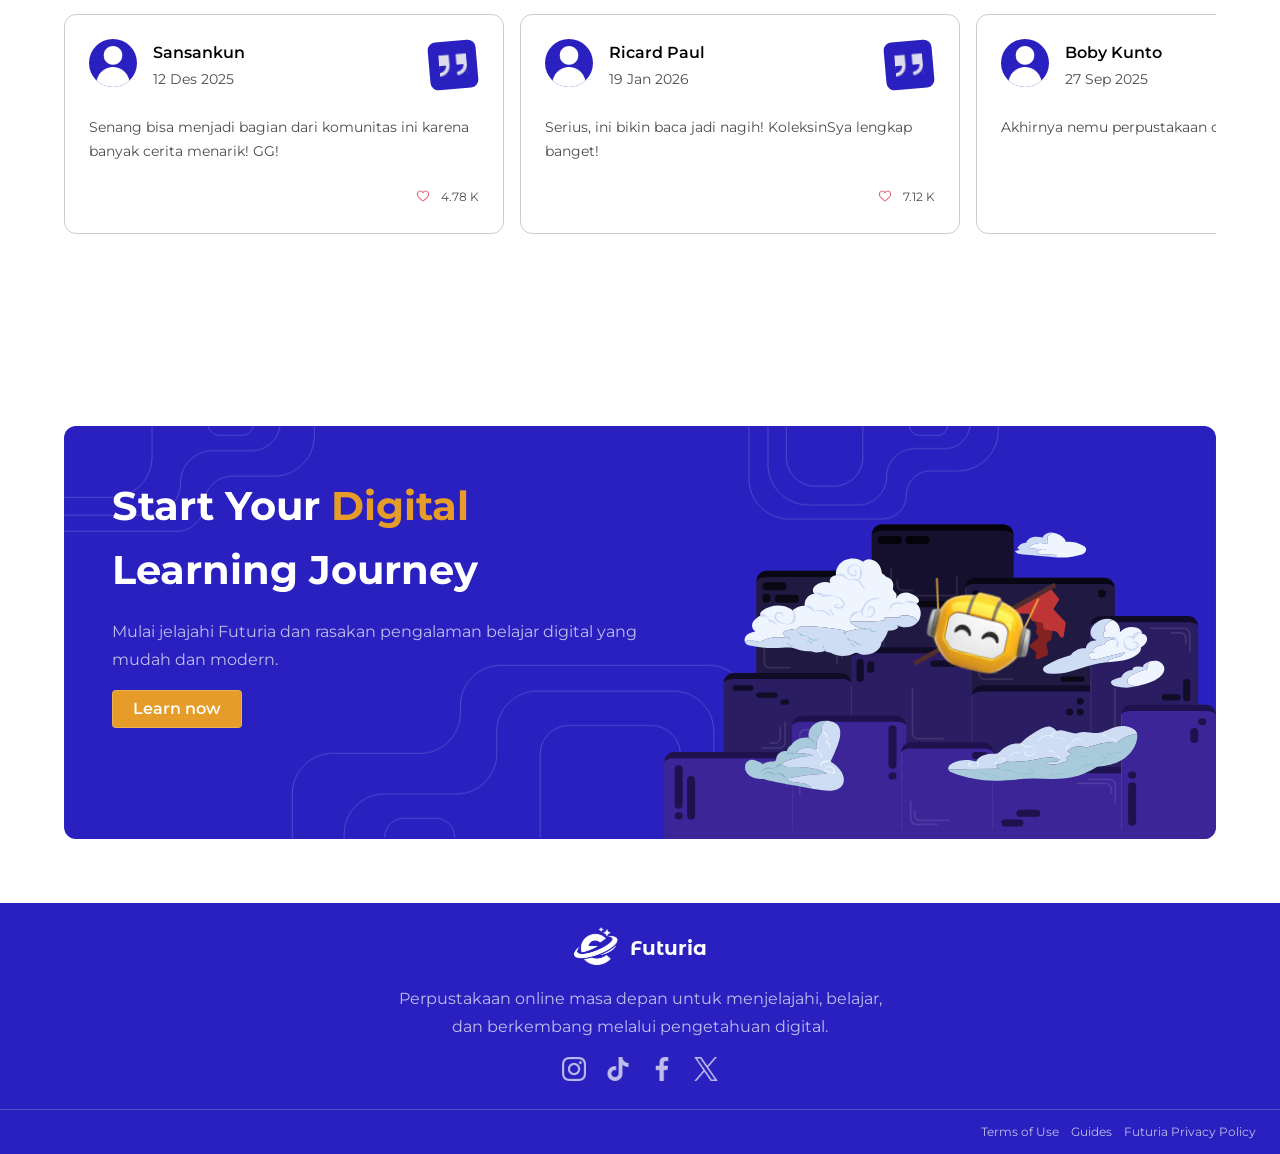
==== commit bc36d5dd: "update text" ====
--- a/about.html
+++ b/about.html
@@ -76,7 +76,7 @@
                     <img src="img/hero2.svg" alt="">
                 </div>
                 <div class="right">
-                    <h1 class="">Building the Future of Digital Libraries</h1>
+                    <h1 class="">Building the <span class="b">Future</span> of Digital Libraries</h1>
                     <p class="">Pahami perpustakaan online modern terbaik dan bersama dukung pembelajaran untuk masa depan!</p>
                     <div class="duobut">
                         <button class="min">
@@ -91,7 +91,7 @@
         <div class="bgfix">
             <section class="whf">
                 <div class="left">
-                    <h1 class="w"> Why Futuria Is Right for You</h1>
+                    <h1 class="w"> Why Futuria Is <span class="y">Right</span> for You</h1>
                     <p class="w">Kami hadir untuk memberikan pengalaman membaca terbaik! Temukan alasan mengapa Futuria menjadi pilihan</p>
                     <div class="duobut">
                         <button class="min">
@@ -135,7 +135,7 @@
         </div>
         <section class="team">
             <div class="textmid">
-                <h1>Meet the Mind Behind Futuria</h1>
+                <h1>Meet the <span class="b">Mind</span> Behind Futuria</h1>
                 <p>Futuria dipimpin oleh individu yang berkomitmen mengembangkan akses pengetahuan digital bagi masyarakat!</p>
             </div>
             <div class="tems">
@@ -196,7 +196,7 @@
             </div>
         </section>
         <section class="comment">
-            <h1>What Our Readers Say</h1>
+            <h1>What Our <span class="b">Readers</span> Say</h1>
             <p>Temukan bagaimana Futuria telah mengubah pengalaman membaca ribuan pengguna!</p>
             <div class="comens">
                 <div class="comen">
@@ -319,7 +319,7 @@
         <section class="last">
             <div class="mainlast">
                 <div class="left">
-                    <h1 class="w">Start Your Digital Learning Journey</h1>
+                    <h1 class="w">Start Your <span class="y">Digital</span> Learning Journey</h1>
                     <p class="w">Mulai jelajahi Futuria dan rasakan pengalaman belajar digital yang mudah dan modern.</p>
                     <button class="singlebut">
                         <p class="w sm op">Learn now</p>
--- a/style.css
+++ b/style.css
@@ -14,6 +14,9 @@
     font-family: alt;
     src: url(font/MontserratAlternates-Bold.ttf);
 }
+button ,  .genpop{
+    cursor: pointer;
+}
 .alt {
     font-family: alt;
     font-weight: 550;
@@ -289,6 +292,8 @@
     gap: 12px;
     width: 100%;
     overflow-x: scroll;
+    scroll-snap-type: x proximity; /* ini inti nya */
+    scroll-behavior: smooth;
 }
 .scroll::-webkit-scrollbar{
     display: none;
@@ -304,6 +309,7 @@
     border-radius: 12px;
     overflow: hidden;
     border: 1px solid rgba(0, 0, 0, 0.2);
+    scroll-snap-align: start;
 }
 .imgcard {
     width: 100%;
